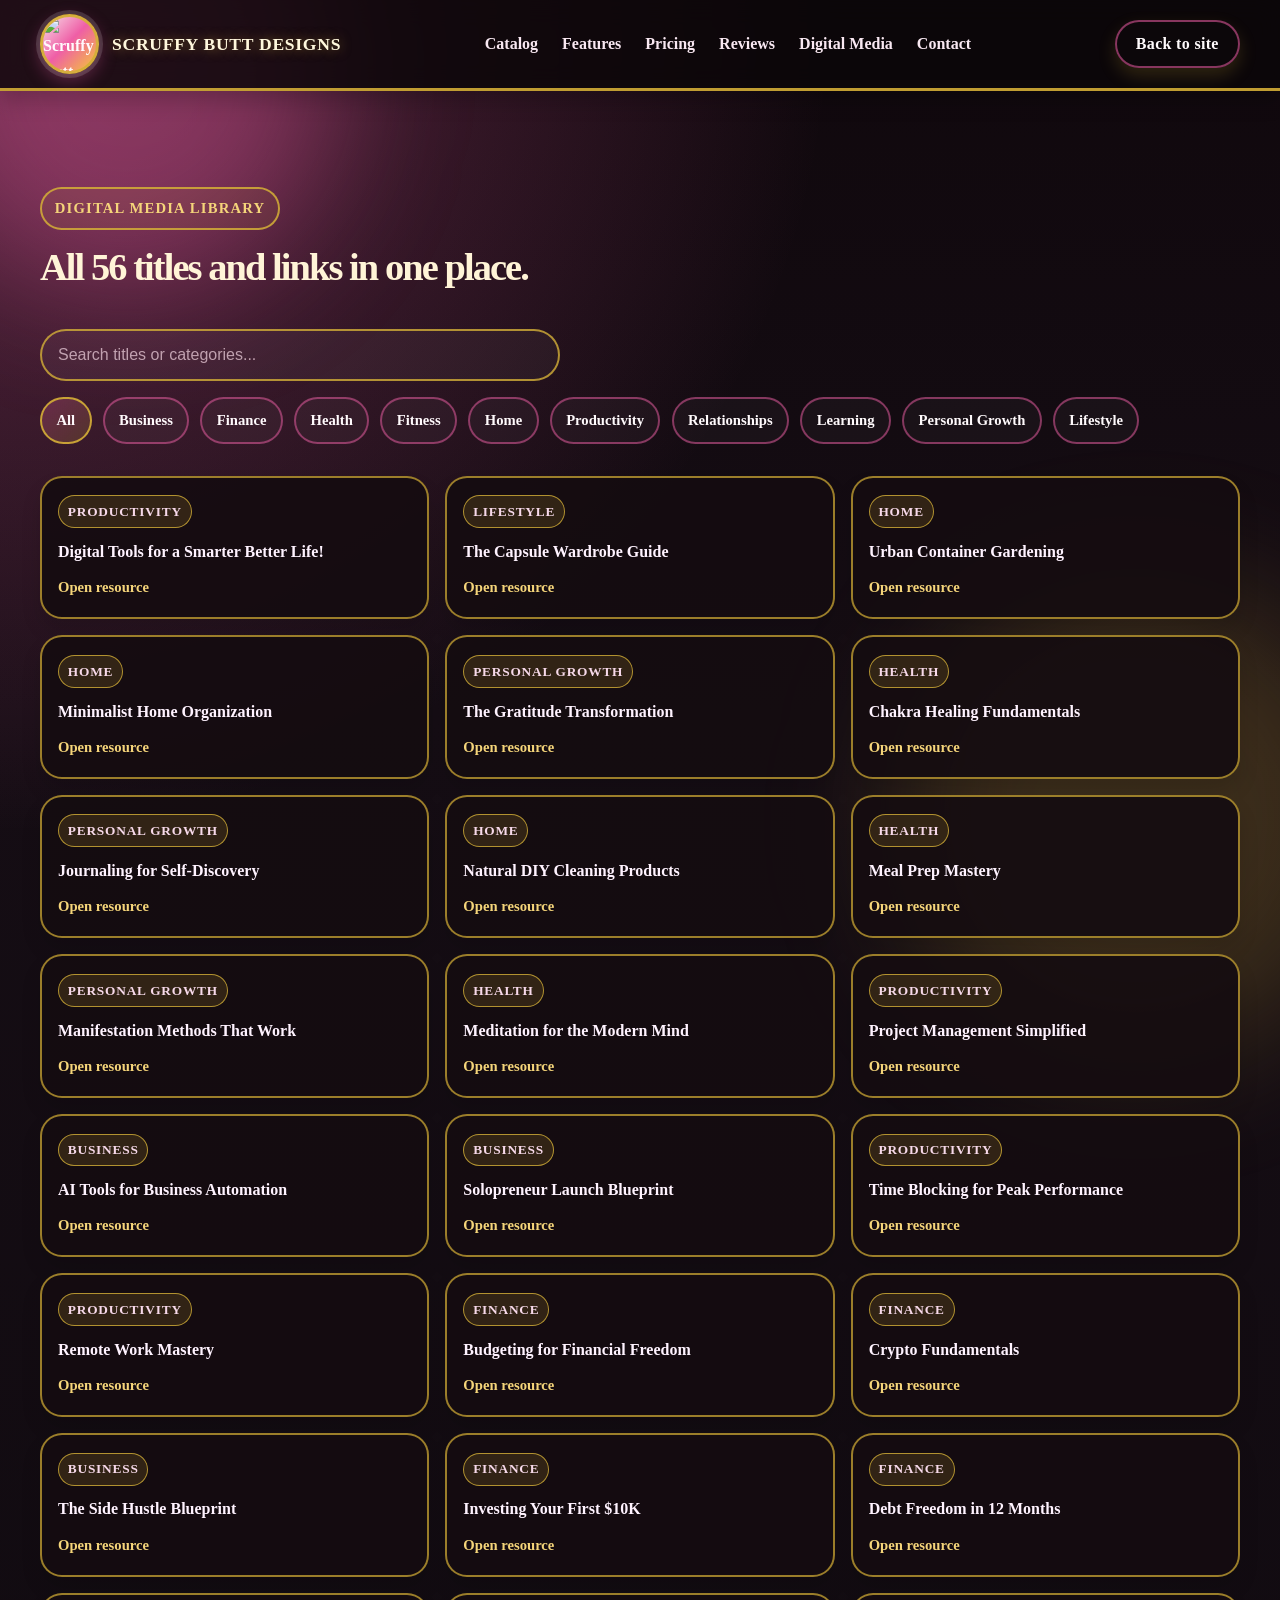
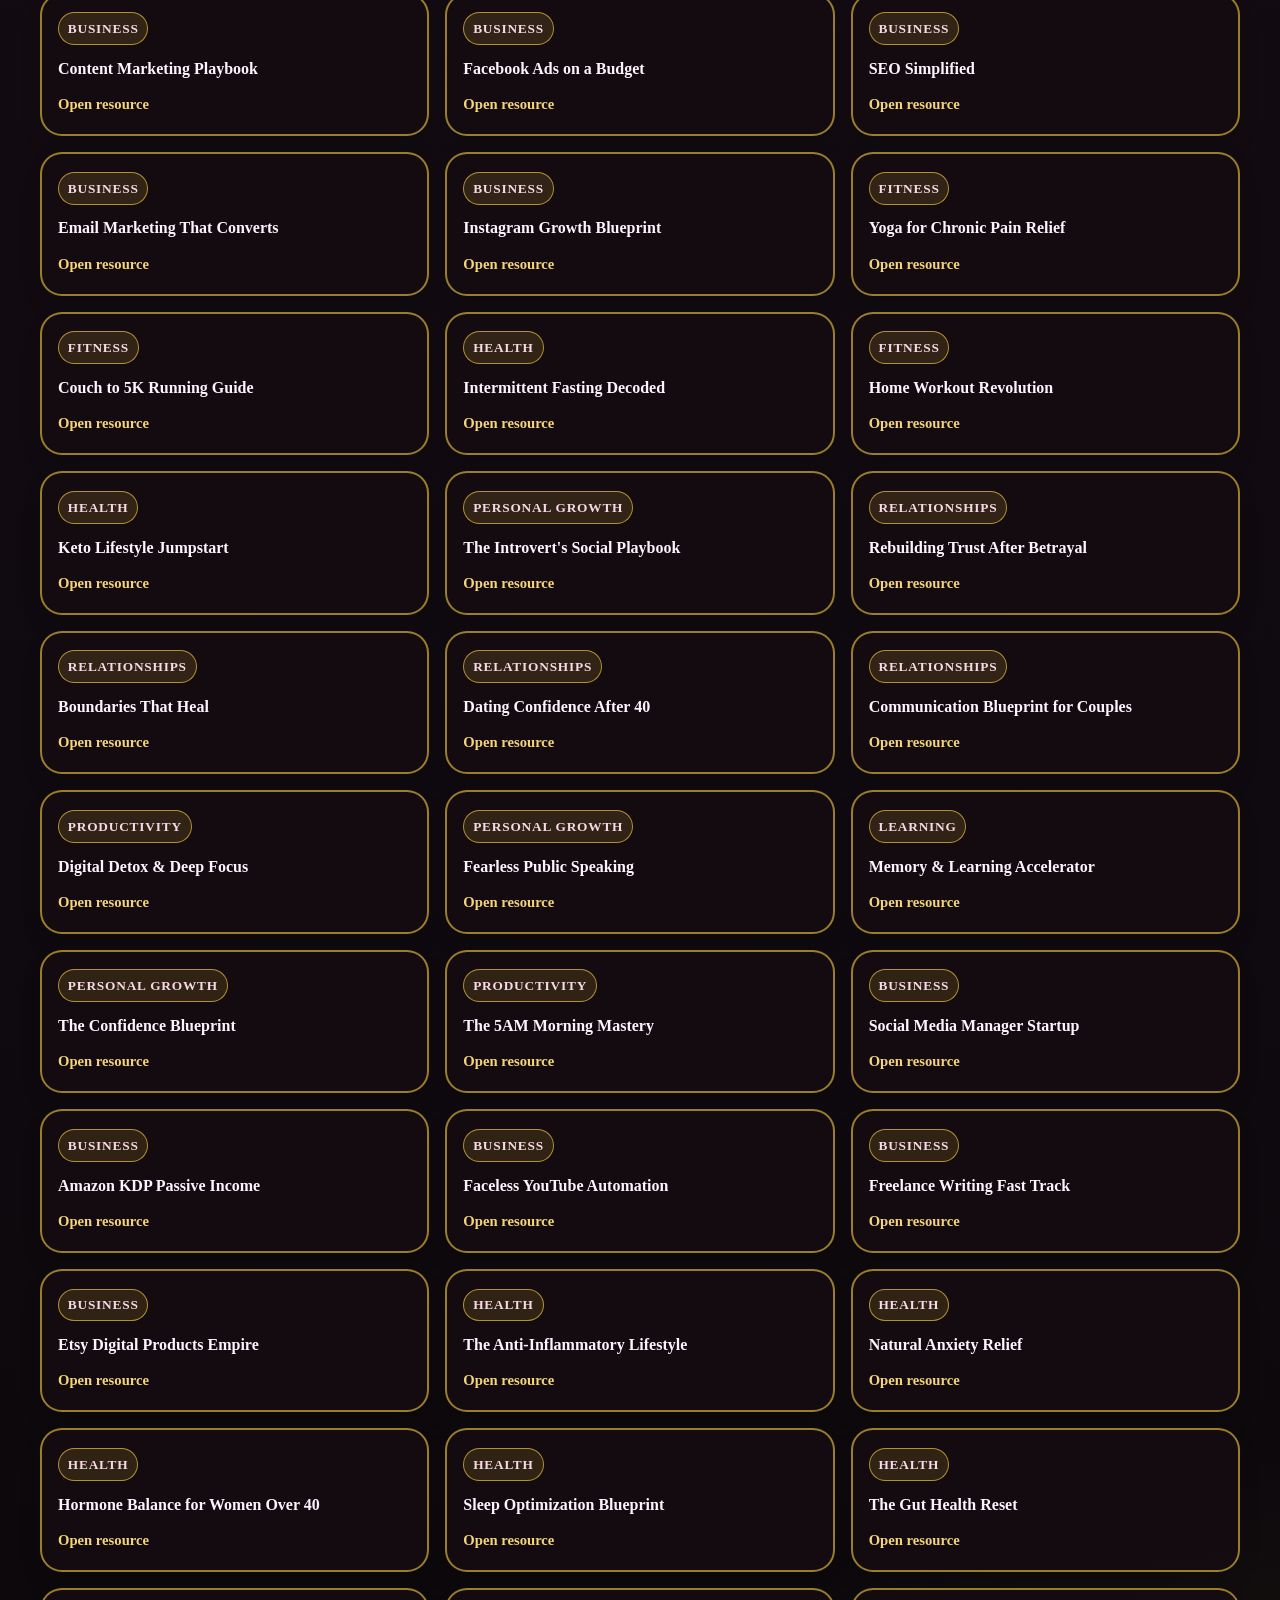
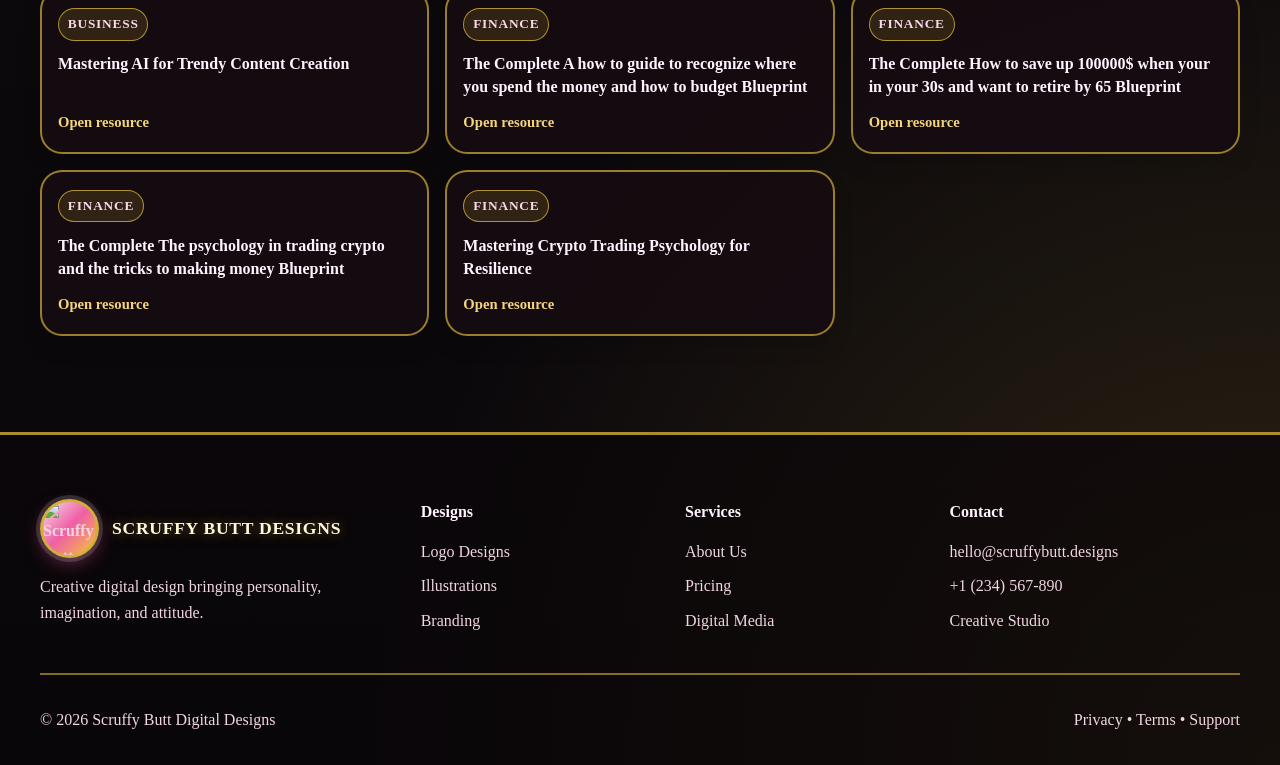
==== digital-media.html @ 5ea078bb "Create the dedicated digital media page with all 56 resource links, search, filter chips, and catego" ====
<!DOCTYPE html>
<html lang="en">
  <head>
    <meta charset="UTF-8" />
    <meta name="viewport" content="width=device-width, initial-scale=1.0" />
    <meta name="description" content="Browse the complete digital media library with all 56 titles and links." />
    <title>Digital Media Library | Scruffy Butt Digital Designs</title>
    <link rel="preconnect" href="https://fonts.googleapis.com" />
    <link rel="preconnect" href="https://fonts.gstatic.com" crossorigin />
    <link href="https://fonts.googleapis.com/css2?family=Inter:wght@400;500;600;700;800;900&display=swap" rel="stylesheet" />
    <link rel="stylesheet" href="styles.css" />
  </head>
  <body>
    <header class="site-header">
      <div class="container nav-wrap">
        <a href="index.html" class="brand" aria-label="Scruffy Butt Digital Designs home">
          <span class="brand-logo">
            <img src="logo.png" alt="Scruffy Butt Digital Designs logo" />
          </span>
          <span class="brand-name">Scruffy Butt Designs</span>
        </a>

        <nav class="main-nav" aria-label="Main navigation">
          <a href="index.html#catalog">Catalog</a>
          <a href="index.html#features">Features</a>
          <a href="index.html#pricing">Pricing</a>
          <a href="index.html#reviews">Reviews</a>
          <a href="digital-media.html">Digital Media</a>
          <a href="index.html#contact">Contact</a>
        </nav>

        <div class="nav-actions">
          <a href="index.html" class="btn btn-ghost">Back to site</a>
        </div>
      </div>
    </header>

    <main>
      <section class="digital-links section-spacing">
        <div class="container">
          <div class="section-heading narrow">
            <span class="eyebrow">Digital Media Library</span>
            <h2>All 56 titles and links in one place.</h2>
          </div>

          <div class="resource-toolbar">
            <div class="resource-search-wrap">
              <input id="resource-search" class="resource-search" type="text" placeholder="Search titles or categories..." aria-label="Search digital media titles" />
            </div>
            <div class="resource-filters" aria-label="Resource categories">
              <button class="filter-chip active" data-category="all">All</button>
              <button class="filter-chip" data-category="business">Business</button>
              <button class="filter-chip" data-category="finance">Finance</button>
              <button class="filter-chip" data-category="health">Health</button>
              <button class="filter-chip" data-category="fitness">Fitness</button>
              <button class="filter-chip" data-category="home">Home</button>
              <button class="filter-chip" data-category="productivity">Productivity</button>
              <button class="filter-chip" data-category="relationships">Relationships</button>
              <button class="filter-chip" data-category="learning">Learning</button>
              <button class="filter-chip" data-category="personal-growth">Personal Growth</button>
              <button class="filter-chip" data-category="lifestyle">Lifestyle</button>
            </div>
          </div>

          <div class="resource-grid">
            <a class="resource-card" href="https://clickcloneprofits.app/s/HDn4PpoR5c" target="_blank" rel="noreferrer" data-category="productivity"><span class="resource-tag">Productivity</span><span class="resource-title">Digital Tools for a Smarter Better Life!</span><span class="resource-link">Open resource</span></a>
            <a class="resource-card" href="https://clickcloneprofits.app/s/kwoEPwsnG8" target="_blank" rel="noreferrer" data-category="lifestyle"><span class="resource-tag">Lifestyle</span><span class="resource-title">The Capsule Wardrobe Guide</span><span class="resource-link">Open resource</span></a>
            <a class="resource-card" href="https://clickcloneprofits.app/s/5WAxPT3qOa" target="_blank" rel="noreferrer" data-category="home"><span class="resource-tag">Home</span><span class="resource-title">Urban Container Gardening</span><span class="resource-link">Open resource</span></a>
            <a class="resource-card" href="https://clickcloneprofits.app/s/9J00LHI2dQ" target="_blank" rel="noreferrer" data-category="home"><span class="resource-tag">Home</span><span class="resource-title">Minimalist Home Organization</span><span class="resource-link">Open resource</span></a>
            <a class="resource-card" href="https://clickcloneprofits.app/s/Xvy5phQWbs" target="_blank" rel="noreferrer" data-category="personal-growth"><span class="resource-tag">Personal Growth</span><span class="resource-title">The Gratitude Transformation</span><span class="resource-link">Open resource</span></a>
            <a class="resource-card" href="https://clickcloneprofits.app/s/UmrJXc4EqR" target="_blank" rel="noreferrer" data-category="health"><span class="resource-tag">Health</span><span class="resource-title">Chakra Healing Fundamentals</span><span class="resource-link">Open resource</span></a>
            <a class="resource-card" href="https://clickcloneprofits.app/s/P5LQxB1wXQ" target="_blank" rel="noreferrer" data-category="personal-growth"><span class="resource-tag">Personal Growth</span><span class="resource-title">Journaling for Self-Discovery</span><span class="resource-link">Open resource</span></a>
            <a class="resource-card" href="https://clickcloneprofits.app/s/rmTESC6Uu_" target="_blank" rel="noreferrer" data-category="home"><span class="resource-tag">Home</span><span class="resource-title">Natural DIY Cleaning Products</span><span class="resource-link">Open resource</span></a>
            <a class="resource-card" href="https://clickcloneprofits.app/s/_Q7l00-qz4" target="_blank" rel="noreferrer" data-category="health"><span class="resource-tag">Health</span><span class="resource-title">Meal Prep Mastery</span><span class="resource-link">Open resource</span></a>
            <a class="resource-card" href="https://clickcloneprofits.app/s/K_nZTJ7U9m" target="_blank" rel="noreferrer" data-category="personal-growth"><span class="resource-tag">Personal Growth</span><span class="resource-title">Manifestation Methods That Work</span><span class="resource-link">Open resource</span></a>
            <a class="resource-card" href="https://clickcloneprofits.app/s/8mfT1hYNG1" target="_blank" rel="noreferrer" data-category="health"><span class="resource-tag">Health</span><span class="resource-title">Meditation for the Modern Mind</span><span class="resource-link">Open resource</span></a>
            <a class="resource-card" href="https://clickcloneprofits.app/s/CI7seHTd1o" target="_blank" rel="noreferrer" data-category="productivity"><span class="resource-tag">Productivity</span><span class="resource-title">Project Management Simplified</span><span class="resource-link">Open resource</span></a>
            <a class="resource-card" href="https://clickcloneprofits.app/s/tFvb-5FCg3" target="_blank" rel="noreferrer" data-category="business"><span class="resource-tag">Business</span><span class="resource-title">AI Tools for Business Automation</span><span class="resource-link">Open resource</span></a>
            <a class="resource-card" href="https://clickcloneprofits.app/s/rznMBgtCWd" target="_blank" rel="noreferrer" data-category="business"><span class="resource-tag">Business</span><span class="resource-title">Solopreneur Launch Blueprint</span><span class="resource-link">Open resource</span></a>
            <a class="resource-card" href="https://clickcloneprofits.app/s/XTOYP1fnwF" target="_blank" rel="noreferrer" data-category="productivity"><span class="resource-tag">Productivity</span><span class="resource-title">Time Blocking for Peak Performance</span><span class="resource-link">Open resource</span></a>
            <a class="resource-card" href="https://clickcloneprofits.app/s/JiXled8v4m" target="_blank" rel="noreferrer" data-category="productivity"><span class="resource-tag">Productivity</span><span class="resource-title">Remote Work Mastery</span><span class="resource-link">Open resource</span></a>
            <a class="resource-card" href="https://clickcloneprofits.app/s/N2B-eCdwrk" target="_blank" rel="noreferrer" data-category="finance"><span class="resource-tag">Finance</span><span class="resource-title">Budgeting for Financial Freedom</span><span class="resource-link">Open resource</span></a>
            <a class="resource-card" href="https://clickcloneprofits.app/s/fNbpSIb8X_" target="_blank" rel="noreferrer" data-category="finance"><span class="resource-tag">Finance</span><span class="resource-title">Crypto Fundamentals</span><span class="resource-link">Open resource</span></a>
            <a class="resource-card" href="https://clickcloneprofits.app/s/I4xPwm7QqQ" target="_blank" rel="noreferrer" data-category="business"><span class="resource-tag">Business</span><span class="resource-title">The Side Hustle Blueprint</span><span class="resource-link">Open resource</span></a>
            <a class="resource-card" href="https://clickcloneprofits.app/s/oC8qMIFh_I" target="_blank" rel="noreferrer" data-category="finance"><span class="resource-tag">Finance</span><span class="resource-title">Investing Your First $10K</span><span class="resource-link">Open resource</span></a>
            <a class="resource-card" href="https://clickcloneprofits.app/s/NW4x1m6zeo" target="_blank" rel="noreferrer" data-category="finance"><span class="resource-tag">Finance</span><span class="resource-title">Debt Freedom in 12 Months</span><span class="resource-link">Open resource</span></a>
            <a class="resource-card" href="https://clickcloneprofits.app/s/R06sbWRr5E" target="_blank" rel="noreferrer" data-category="business"><span class="resource-tag">Business</span><span class="resource-title">Content Marketing Playbook</span><span class="resource-link">Open resource</span></a>
            <a class="resource-card" href="https://clickcloneprofits.app/s/bhWrnAjepj" target="_blank" rel="noreferrer" data-category="business"><span class="resource-tag">Business</span><span class="resource-title">Facebook Ads on a Budget</span><span class="resource-link">Open resource</span></a>
            <a class="resource-card" href="https://clickcloneprofits.app/s/w9Mq7rPQgf" target="_blank" rel="noreferrer" data-category="business"><span class="resource-tag">Business</span><span class="resource-title">SEO Simplified</span><span class="resource-link">Open resource</span></a>
            <a class="resource-card" href="https://clickcloneprofits.app/s/ldRN1Qx-GE" target="_blank" rel="noreferrer" data-category="business"><span class="resource-tag">Business</span><span class="resource-title">Email Marketing That Converts</span><span class="resource-link">Open resource</span></a>
            <a class="resource-card" href="https://clickcloneprofits.app/s/_m4QeJD7wy" target="_blank" rel="noreferrer" data-category="business"><span class="resource-tag">Business</span><span class="resource-title">Instagram Growth Blueprint</span><span class="resource-link">Open resource</span></a>
            <a class="resource-card" href="https://clickcloneprofits.app/s/bW07y2pEN6" target="_blank" rel="noreferrer" data-category="fitness"><span class="resource-tag">Fitness</span><span class="resource-title">Yoga for Chronic Pain Relief</span><span class="resource-link">Open resource</span></a>
            <a class="resource-card" href="https://clickcloneprofits.app/s/Gx5ypS3xyH" target="_blank" rel="noreferrer" data-category="fitness"><span class="resource-tag">Fitness</span><span class="resource-title">Couch to 5K Running Guide</span><span class="resource-link">Open resource</span></a>
            <a class="resource-card" href="https://clickcloneprofits.app/s/uG3w89DJty" target="_blank" rel="noreferrer" data-category="health"><span class="resource-tag">Health</span><span class="resource-title">Intermittent Fasting Decoded</span><span class="resource-link">Open resource</span></a>
            <a class="resource-card" href="https://clickcloneprofits.app/s/LwngraQ6mx" target="_blank" rel="noreferrer" data-category="fitness"><span class="resource-tag">Fitness</span><span class="resource-title">Home Workout Revolution</span><span class="resource-link">Open resource</span></a>
            <a class="resource-card" href="https://clickcloneprofits.app/s/OwwPDOntWf" target="_blank" rel="noreferrer" data-category="health"><span class="resource-tag">Health</span><span class="resource-title">Keto Lifestyle Jumpstart</span><span class="resource-link">Open resource</span></a>
            <a class="resource-card" href="https://clickcloneprofits.app/s/AbNRLYl6t7" target="_blank" rel="noreferrer" data-category="personal-growth"><span class="resource-tag">Personal Growth</span><span class="resource-title">The Introvert's Social Playbook</span><span class="resource-link">Open resource</span></a>
            <a class="resource-card" href="https://clickcloneprofits.app/s/v8xn8K-JgO" target="_blank" rel="noreferrer" data-category="relationships"><span class="resource-tag">Relationships</span><span class="resource-title">Rebuilding Trust After Betrayal</span><span class="resource-link">Open resource</span></a>
            <a class="resource-card" href="https://clickcloneprofits.app/s/EsGxE3tGO9" target="_blank" rel="noreferrer" data-category="relationships"><span class="resource-tag">Relationships</span><span class="resource-title">Boundaries That Heal</span><span class="resource-link">Open resource</span></a>
            <a class="resource-card" href="https://clickcloneprofits.app/s/VkCCFjUN_Q" target="_blank" rel="noreferrer" data-category="relationships"><span class="resource-tag">Relationships</span><span class="resource-title">Dating Confidence After 40</span><span class="resource-link">Open resource</span></a>
            <a class="resource-card" href="https://clickcloneprofits.app/s/Kzv1Rbebhb" target="_blank" rel="noreferrer" data-category="relationships"><span class="resource-tag">Relationships</span><span class="resource-title">Communication Blueprint for Couples</span><span class="resource-link">Open resource</span></a>
            <a class="resource-card" href="https://clickcloneprofits.app/s/9sfCNSnxaB" target="_blank" rel="noreferrer" data-category="productivity"><span class="resource-tag">Productivity</span><span class="resource-title">Digital Detox &amp; Deep Focus</span><span class="resource-link">Open resource</span></a>
            <a class="resource-card" href="https://clickcloneprofits.app/s/Q49qnzNfeC" target="_blank" rel="noreferrer" data-category="personal-growth"><span class="resource-tag">Personal Growth</span><span class="resource-title">Fearless Public Speaking</span><span class="resource-link">Open resource</span></a>
            <a class="resource-card" href="https://clickcloneprofits.app/s/GZ0lUCEW2d" target="_blank" rel="noreferrer" data-category="learning"><span class="resource-tag">Learning</span><span class="resource-title">Memory &amp; Learning Accelerator</span><span class="resource-link">Open resource</span></a>
            <a class="resource-card" href="https://clickcloneprofits.app/s/mT2Qgmy0nL" target="_blank" rel="noreferrer" data-category="personal-growth"><span class="resource-tag">Personal Growth</span><span class="resource-title">The Confidence Blueprint</span><span class="resource-link">Open resource</span></a>
            <a class="resource-card" href="https://clickcloneprofits.app/s/VbAsI3ji88" target="_blank" rel="noreferrer" data-category="productivity"><span class="resource-tag">Productivity</span><span class="resource-title">The 5AM Morning Mastery</span><span class="resource-link">Open resource</span></a>
            <a class="resource-card" href="https://clickcloneprofits.app/s/4rUt3vdXoZ" target="_blank" rel="noreferrer" data-category="business"><span class="resource-tag">Business</span><span class="resource-title">Social Media Manager Startup</span><span class="resource-link">Open resource</span></a>
            <a class="resource-card" href="https://clickcloneprofits.app/s/PfiD0048Z2" target="_blank" rel="noreferrer" data-category="business"><span class="resource-tag">Business</span><span class="resource-title">Amazon KDP Passive Income</span><span class="resource-link">Open resource</span></a>
            <a class="resource-card" href="https://clickcloneprofits.app/s/RxN4zH2gf9" target="_blank" rel="noreferrer" data-category="business"><span class="resource-tag">Business</span><span class="resource-title">Faceless YouTube Automation</span><span class="resource-link">Open resource</span></a>
            <a class="resource-card" href="https://clickcloneprofits.app/s/aFmCJcAGlb" target="_blank" rel="noreferrer" data-category="business"><span class="resource-tag">Business</span><span class="resource-title">Freelance Writing Fast Track</span><span class="resource-link">Open resource</span></a>
            <a class="resource-card" href="https://clickcloneprofits.app/s/2xZUdT0yVK" target="_blank" rel="noreferrer" data-category="business"><span class="resource-tag">Business</span><span class="resource-title">Etsy Digital Products Empire</span><span class="resource-link">Open resource</span></a>
            <a class="resource-card" href="https://clickcloneprofits.app/s/cFME75Iuvh" target="_blank" rel="noreferrer" data-category="health"><span class="resource-tag">Health</span><span class="resource-title">The Anti-Inflammatory Lifestyle</span><span class="resource-link">Open resource</span></a>
            <a class="resource-card" href="https://clickcloneprofits.app/s/6hMxLzGMGz" target="_blank" rel="noreferrer" data-category="health"><span class="resource-tag">Health</span><span class="resource-title">Natural Anxiety Relief</span><span class="resource-link">Open resource</span></a>
            <a class="resource-card" href="https://clickcloneprofits.app/s/geHobHkq_2" target="_blank" rel="noreferrer" data-category="health"><span class="resource-tag">Health</span><span class="resource-title">Hormone Balance for Women Over 40</span><span class="resource-link">Open resource</span></a>
            <a class="resource-card" href="https://clickcloneprofits.app/s/i4QFQ7JJlT" target="_blank" rel="noreferrer" data-category="health"><span class="resource-tag">Health</span><span class="resource-title">Sleep Optimization Blueprint</span><span class="resource-link">Open resource</span></a>
            <a class="resource-card" href="https://clickcloneprofits.app/s/DDQnAf4hA5" target="_blank" rel="noreferrer" data-category="health"><span class="resource-tag">Health</span><span class="resource-title">The Gut Health Reset</span><span class="resource-link">Open resource</span></a>
            <a class="resource-card" href="https://clickcloneprofits.app/s/yG1GyrHN1g" target="_blank" rel="noreferrer" data-category="business"><span class="resource-tag">Business</span><span class="resource-title">Mastering AI for Trendy Content Creation</span><span class="resource-link">Open resource</span></a>
            <a class="resource-card" href="https://clickcloneprofits.app/s/JAlUnab-SO" target="_blank" rel="noreferrer" data-category="finance"><span class="resource-tag">Finance</span><span class="resource-title">The Complete A how to guide to recognize where you spend the money and how to budget Blueprint</span><span class="resource-link">Open resource</span></a>
            <a class="resource-card" href="https://clickcloneprofits.app/s/S3yD9rWl7A" target="_blank" rel="noreferrer" data-category="finance"><span class="resource-tag">Finance</span><span class="resource-title">The Complete How to save up 100000$ when your in your 30s and want to retire by 65 Blueprint</span><span class="resource-link">Open resource</span></a>
            <a class="resource-card" href="https://clickcloneprofits.app/s/Jybxt2C0tp" target="_blank" rel="noreferrer" data-category="finance"><span class="resource-tag">Finance</span><span class="resource-title">The Complete The psychology in trading crypto and the tricks to making money Blueprint</span><span class="resource-link">Open resource</span></a>
            <a class="resource-card" href="https://clickcloneprofits.app/s/Hkq8IznYDK" target="_blank" rel="noreferrer" data-category="finance"><span class="resource-tag">Finance</span><span class="resource-title">Mastering Crypto Trading Psychology for Resilience</span><span class="resource-link">Open resource</span></a>
          </div>
        </div>
      </section>
    </main>

    <footer id="contact" class="site-footer">
      <div class="container footer-grid">
        <div>
          <a href="index.html" class="brand" aria-label="Scruffy Butt Digital Designs home">
            <span class="brand-logo brand-logo-small">
              <img src="logo.png" alt="Scruffy Butt Digital Designs logo" />
            </span>
            <span class="brand-name">Scruffy Butt Designs</span>
          </a>
          <p>Creative digital design bringing personality, imagination, and attitude.</p>
        </div>

        <div>
          <h4>Designs</h4>
          <ul>
            <li><a href="index.html#catalog">Logo Designs</a></li>
            <li><a href="index.html#catalog">Illustrations</a></li>
            <li><a href="index.html#catalog">Branding</a></li>
          </ul>
        </div>

        <div>
          <h4>Services</h4>
          <ul>
            <li><a href="index.html#features">About Us</a></li>
            <li><a href="index.html#pricing">Pricing</a></li>
            <li><a href="digital-media.html">Digital Media</a></li>
          </ul>
        </div>

        <div>
          <h4>Contact</h4>
          <ul>
            <li><a href="mailto:hello@scruffybutt.designs">hello@scruffybutt.designs</a></li>
            <li><a href="tel:+1234567890">+1 (234) 567-890</a></li>
            <li>Creative Studio</li>
          </ul>
        </div>
      </div>

      <div class="container footer-bottom">
        <span>© 2026 Scruffy Butt Digital Designs</span>
        <span>Privacy • Terms • Support</span>
      </div>
    </footer>

    <script src="script.js"></script>
  </body>
</html>
---- styles.css ----
:root {
  --bg: #12070d;
  --bg-2: #1d1018;
  --soft-pink: #f7d7e7;
  --pink: #f59dc6;
  --pink-strong: #ef5ea6;
  --gold: #d4af37;
  --gold-soft: #f5d57a;
  --black: #0b0709;
  --text: #fffafc;
  --muted: #f3d5e3;
  --line: rgba(212, 175, 55, 0.5);
  --panel: rgba(22, 12, 18, 0.82);
  --panel-2: rgba(44, 24, 33, 0.9);
  --shadow: 0 18px 48px rgba(0, 0, 0, 0.45);
}

* { box-sizing: border-box; }

html { scroll-behavior: smooth; }

body {
  margin: 0;
  font-family: "Comic Sans MS", "Comic Sans", cursive;
  font-size: 12pt;
  color: var(--text);
  line-height: 1.6;
  background:
    radial-gradient(circle at top left, rgba(239, 94, 166, 0.36), transparent 20%),
    radial-gradient(circle at bottom right, rgba(212, 175, 55, 0.18), transparent 22%),
    linear-gradient(180deg, #10080d 0%, #150d14 18%, #09070a 100%);
  position: relative;
}

body::before,
body::after {
  content: "";
  position: fixed;
  pointer-events: none;
  z-index: 0;
  border-radius: 50%;
  filter: blur(65px);
}

body::before {
  width: 26rem;
  height: 26rem;
  top: -8rem;
  left: -5rem;
  background: rgba(239, 94, 166, 0.35);
}

body::after {
  width: 30rem;
  height: 30rem;
  right: -6rem;
  bottom: -10rem;
  background: rgba(212, 175, 55, 0.2);
}

header, main, footer {
  position: relative;
  z-index: 1;
}

a { color: inherit; text-decoration: none; }
button { font: inherit; border: 0; cursor: pointer; }
img { max-width: 100%; display: block; }

.container {
  width: min(1200px, calc(100% - 2rem));
  margin: 0 auto;
}

.site-header {
  position: sticky;
  top: 0;
  z-index: 30;
  backdrop-filter: blur(12px);
  background: rgba(11, 7, 9, 0.84);
  border-bottom: 3px solid rgba(212, 175, 55, 0.9);
  box-shadow: 0 10px 20px rgba(0, 0, 0, 0.2);
}

.nav-wrap {
  display: flex;
  align-items: center;
  justify-content: space-between;
  min-height: 88px;
  gap: 1.5rem;
}

.brand {
  display: inline-flex;
  align-items: center;
  gap: 0.8rem;
  font-weight: 900;
  color: var(--text);
}

.brand-name {
  font-size: 1.1rem;
  letter-spacing: 0.04em;
  text-transform: uppercase;
  color: #fff8dd;
  text-shadow: 0 0 12px rgba(212, 175, 55, 0.5);
}

.brand-logo {
  width: 3.7rem;
  height: 3.7rem;
  min-width: 3.7rem;
  display: grid;
  place-items: center;
  overflow: hidden;
  border-radius: 50%;
  border: 3px solid rgba(212, 175, 55, 0.95);
  background: linear-gradient(135deg, #f7dfe9, #ef5ea6 48%, #f4c837 100%);
  box-shadow: 0 0 0 4px rgba(255, 255, 255, 0.14), 0 6px 18px rgba(239, 94, 166, 0.35);
}

.brand-logo img {
  width: 100%;
  height: 100%;
  object-fit: cover;
}

.main-nav {
  display: flex;
  align-items: center;
  gap: 1.5rem;
  font-size: 12pt;
  font-weight: 700;
  color: #f9e8f2;
}

.main-nav a {
  color: #f9e8f2;
  transition: opacity 0.2s ease, text-shadow 0.2s ease;
}

.main-nav a:hover,
.main-nav a:focus-visible {
  opacity: 1;
  text-shadow: 0 0 12px rgba(239, 94, 166, 0.8);
}

.nav-actions {
  display: flex;
  align-items: center;
  gap: 0.9rem;
}

.btn {
  display: inline-flex;
  align-items: center;
  justify-content: center;
  border-radius: 999px;
  min-height: 48px;
  padding: 0 1.2rem;
  font-size: 12pt;
  font-weight: 800;
  letter-spacing: 0.02em;
  transition: transform 0.2s ease, box-shadow 0.2s ease;
  border: 2px solid rgba(212, 175, 55, 0.85);
  box-shadow: 0 8px 18px rgba(212, 175, 55, 0.18);
}

.btn:hover,
.btn:focus-visible { transform: translateY(-2px); }

.btn-primary {
  background: linear-gradient(135deg, var(--gold-soft), var(--gold));
  color: #1a0d12;
}

.btn-secondary {
  background: rgba(255, 255, 255, 0.04);
  color: var(--text);
  border-color: rgba(239, 94, 166, 0.7);
}

.btn-ghost {
  background: rgba(15, 10, 13, 0.5);
  color: var(--text);
  border-color: rgba(239, 94, 166, 0.55);
}

.btn-light {
  background: linear-gradient(135deg, var(--gold-soft), var(--gold));
  color: var(--black);
}

.large { min-height: 54px; padding: 0 1.4rem; }
.btn-small { min-height: 38px; padding: 0 0.9rem; font-size: 11pt; }
.full { width: 100%; min-height: 48px; }

.slogan-banner {
  background: linear-gradient(180deg, rgba(12, 8, 10, 1), rgba(34, 16, 23, 1));
  border-top: 3px solid rgba(212, 175, 55, 0.9);
  border-bottom: 3px solid rgba(239, 94, 166, 0.9);
  box-shadow: inset 0 0 24px rgba(239, 94, 166, 0.12), 0 10px 30px rgba(0, 0, 0, 0.2);
}

.slogan-text {
  margin: 0;
  padding: 1.2rem 0;
  text-align: center;
  font-size: clamp(1.8rem, 4vw, 4rem);
  font-weight: 900;
  letter-spacing: 0.06em;
  text-transform: uppercase;
  color: var(--gold-soft);
  text-shadow: 0 0 18px rgba(212, 175, 55, 0.65), 2px 2px 0 rgba(0,0,0,0.4);
}

.hero {
  padding: 5rem 0 2.5rem;
}

.hero-grid {
  display: grid;
  grid-template-columns: 1.08fr 0.92fr;
  align-items: center;
  gap: 3rem;
}

.eyebrow {
  display: inline-block;
  padding: 0.5rem 0.8rem;
  margin-bottom: 1rem;
  border-radius: 999px;
  border: 2px solid rgba(212, 175, 55, 0.85);
  background: rgba(212, 175, 55, 0.08);
  color: var(--gold-soft);
  font-size: 11pt;
  letter-spacing: 0.08em;
  text-transform: uppercase;
  font-weight: 700;
}

.eyebrow.light {
  background: rgba(239, 94, 166, 0.12);
  border-color: rgba(239, 94, 166, 0.9);
  color: #ffd8eb;
}

.hero-copy h1 {
  margin: 0;
  font-size: clamp(3rem, 5vw, 5.3rem);
  line-height: 0.95;
  letter-spacing: -0.06em;
  color: #fff8dd;
  text-shadow: 0 0 18px rgba(212, 175, 55, 0.3);
}

.hero-copy p {
  max-width: 640px;
  margin-top: 1.2rem;
  color: var(--muted);
  font-size: 12pt;
}

.hero-actions {
  display: flex;
  flex-wrap: wrap;
  gap: 1rem;
  margin-top: 2rem;
}

.trust-list {
  list-style: none;
  padding: 0;
  margin: 2rem 0 0;
  display: flex;
  flex-wrap: wrap;
  gap: 1rem;
  color: var(--muted);
  font-size: 12pt;
}

.trust-list li {
  position: relative;
  padding-left: 1rem;
}

.trust-list li::before {
  content: "";
  position: absolute;
  left: 0;
  top: 0.7em;
  width: 0.42rem;
  height: 0.42rem;
  border-radius: 50%;
  background: linear-gradient(135deg, var(--pink), var(--gold));
}

.hero-visual {
  position: relative;
  min-height: 520px;
  display: grid;
  place-items: center;
}

.dashboard-card {
  width: min(100%, 500px);
  background: linear-gradient(180deg, rgba(31, 18, 25, 0.9), rgba(26, 18, 24, 0.9));
  border: 3px solid rgba(212, 175, 55, 0.9);
  border-radius: 28px;
  box-shadow: var(--shadow), inset 0 0 30px rgba(239, 94, 166, 0.08);
}

.main-card {
  padding: 1rem 1rem 1.1rem;
}

.card-header {
  display: flex;
  gap: 0.5rem;
  align-items: center;
  padding: 0.35rem 0 1rem;
}

.dot {
  display: inline-block;
  width: 0.72rem;
  height: 0.72rem;
  border-radius: 50%;
}

.dot-red { background: #ef5ea6; }
.dot-yellow { background: #f5d57a; }
.dot-green { background: #d4af37; }

.stat-row {
  display: flex;
  align-items: end;
  justify-content: space-between;
  gap: 1rem;
  padding: 1rem 0.5rem 1.2rem;
}

.stat-row p {
  margin: 0 0 0.3rem;
  color: #f7d9ea;
  font-size: 11pt;
}

.stat-row strong {
  font-size: clamp(1.8rem, 3vw, 2.7rem);
  letter-spacing: -0.06em;
  color: #fff8dd;
}

.trend {
  font-size: 11pt;
  font-weight: 700;
  border-radius: 999px;
  padding: 0.42rem 0.7rem;
}

.trend.up {
  background: rgba(212, 175, 55, 0.12);
  color: #f5d57a;
}

.mini-grid {
  display: grid;
  grid-template-columns: repeat(2, minmax(0, 1fr));
  gap: 0.9rem;
}

.mini-card {
  border: 2px solid rgba(239, 94, 166, 0.6);
  border-radius: 20px;
  padding: 1rem 1rem 0.9rem;
  background: rgba(255, 255, 255, 0.04);
}

.mini-card.accent {
  background: linear-gradient(135deg, rgba(239, 94, 166, 0.22), rgba(212, 175, 55, 0.15));
}

.mini-card.wide { grid-column: 1 / -1; }

.mini-card span {
  display: block;
  color: #f3d5e3;
  font-size: 11pt;
  margin-bottom: 0.5rem;
}

.mini-card strong {
  font-size: 1.04rem;
  color: #fff3ff;
}

.floating-badge {
  position: absolute;
  display: inline-flex;
  flex-direction: column;
  gap: 0.18rem;
  padding: 0.7rem 0.9rem;
  border-radius: 16px;
  border: 2px solid rgba(212, 175, 55, 0.9);
  background: linear-gradient(135deg, #f4d3e6, #ef5ea6 48%, #d4af37 100%);
  color: #1e0d12;
  box-shadow: var(--shadow);
}

.floating-badge span {
  font-size: 10pt;
  text-transform: uppercase;
  letter-spacing: 0.06em;
  font-weight: 700;
}

.floating-badge strong {
  font-size: 1.05rem;
}

.badge-one { left: 8%; bottom: 14%; }
.badge-two { right: -0.5rem; top: 12%; }

.partners {
  border-top: 2px solid rgba(212, 175, 55, 0.8);
  border-bottom: 2px solid rgba(239, 94, 166, 0.7);
  background: rgba(212, 175, 55, 0.04);
}

.partner-row {
  display: grid;
  grid-template-columns: repeat(5, minmax(0, 1fr));
  gap: 1rem;
  align-items: center;
  justify-items: center;
  padding: 1.2rem 0;
  color: #f4d5e8;
  font-weight: 700;
  letter-spacing: 0.08em;
  text-transform: uppercase;
  font-size: 11pt;
}

.section-spacing { padding: 6rem 0; }

.section-heading {
  margin-bottom: 2.5rem;
}

.section-heading.narrow { max-width: 640px; }

.section-heading h2 {
  margin: 0;
  font-size: clamp(2rem, 3vw, 3rem);
  line-height: 1.1;
  letter-spacing: -0.05em;
  color: #fff4d7;
}

.filter-bar {
  display: flex;
  flex-wrap: wrap;
  gap: 0.8rem;
  margin-bottom: 2rem;
}

.filter-btn {
  padding: 0.75rem 1rem;
  border-radius: 999px;
  background: rgba(255, 255, 255, 0.04);
  border: 2px solid rgba(212, 175, 55, 0.8);
  color: var(--text);
  font-weight: 700;
  font-size: 12pt;
}

.filter-btn.active {
  background: linear-gradient(135deg, var(--gold-soft), var(--gold));
  color: var(--black);
  border-color: var(--gold);
}

.product-grid {
  display: grid;
  grid-template-columns: repeat(3, minmax(0, 1fr));
  gap: 1.5rem;
}

.product-card {
  background: rgba(27, 17, 22, 0.9);
  border: 2px solid rgba(212, 175, 55, 0.8);
  border-radius: 26px;
  overflow: hidden;
  transition: transform 0.2s ease, border-color 0.2s ease, box-shadow 0.2s ease;
  cursor: pointer;
  box-shadow: 0 12px 24px rgba(0,0,0,0.18);
}

.product-card:hover {
  transform: translateY(-4px);
  border-color: rgba(239, 94, 166, 0.9);
  box-shadow: 0 18px 36px rgba(239, 94, 166, 0.12);
}

.product-thumb {
  height: 212px;
  background-size: cover;
  background-position: center;
}

.thumb-one { background: linear-gradient(135deg, #f5d57a, #ef5ea6 60%, #c16c8a); }
.thumb-two { background: linear-gradient(135deg, #f7d7e7, #ef5ea6 50%, #d4af37); }
.thumb-three { background: linear-gradient(135deg, #1e0d12, #634c60 50%, #d4af37); }
.thumb-four { background: linear-gradient(135deg, #d4af37, #ef5ea6 55%, #0b0709); }
.thumb-five { background: linear-gradient(135deg, #f0d3e4, #ef5ea6 48%, #ffd98d); }
.thumb-six { background: linear-gradient(135deg, #0b0709, #ef5ea6 48%, #d4af37); }

.product-body {
  padding: 1.2rem;
}

.meta-row {
  display: flex;
  justify-content: space-between;
  gap: 0.8rem;
  align-items: center;
  margin-bottom: 0.8rem;
}

.tag {
  display: inline-flex;
  padding: 0.35rem 0.6rem;
  border-radius: 999px;
  background: rgba(212, 175, 55, 0.12);
  border: 1px solid rgba(212, 175, 55, 0.7);
  color: #fbdc7a;
  font-size: 11pt;
  font-weight: 700;
}

.rating {
  color: #f5d57a;
  font-size: 11pt;
  font-weight: 700;
}

.product-body h3 {
  margin: 0;
  font-size: 14pt;
  letter-spacing: -0.04em;
  color: #fff3ff;
}

.product-body p {
  color: #f3d5e3;
  margin: 0.8rem 0 1.2rem;
  min-height: 72px;
  font-size: 12pt;
}

.product-footer {
  display: flex;
  align-items: center;
  justify-content: space-between;
  gap: 1rem;
}

.product-footer strong {
  font-size: 1.5rem;
  color: #fff3ff;
}

.resource-toolbar {
  display: grid;
  gap: 1rem;
  margin-bottom: 2rem;
}

.resource-search-wrap {
  display: flex;
  justify-content: flex-start;
}

.resource-search {
  width: min(100%, 520px);
  border: 2px solid rgba(212, 175, 55, 0.8);
  background: rgba(255, 255, 255, 0.04);
  padding: 0.95rem 1rem;
  border-radius: 999px;
  color: var(--text);
  font-size: 12pt;
}

.resource-search::placeholder {
  color: rgba(243, 213, 227, 0.7);
}

.resource-filters {
  display: flex;
  flex-wrap: wrap;
  gap: 0.7rem;
}

.filter-chip {
  padding: 0.6rem 0.9rem;
  border-radius: 999px;
  background: rgba(255,255,255,0.03);
  border: 2px solid rgba(239, 94, 166, 0.5);
  color: var(--text);
  font-weight: 700;
  font-size: 11pt;
  transition: all 0.2s ease;
}

.filter-chip.active,
.filter-chip:hover,
.filter-chip:focus-visible {
  background: linear-gradient(135deg, rgba(239, 94, 166, 0.25), rgba(212, 175, 55, 0.18));
  border-color: rgba(212, 175, 55, 0.9);
}

.resource-grid {
  display: grid;
  grid-template-columns: repeat(3, minmax(0, 1fr));
  gap: 1rem;
}

.resource-card {
  display: flex;
  flex-direction: column;
  gap: 0.8rem;
  padding: 1.1rem 1rem;
  border-radius: 22px;
  border: 2px solid rgba(212, 175, 55, 0.7);
  background: rgba(21, 13, 17, 0.92);
  box-shadow: 0 12px 20px rgba(0,0,0,0.12);
  transition: transform 0.2s ease, border-color 0.2s ease;
}

.resource-card:hover {
  transform: translateY(-3px);
  border-color: rgba(239, 94, 166, 0.9);
}

.resource-card.hidden {
  display: none !important;
}

.resource-tag {
  display: inline-flex;
  align-self: flex-start;
  padding: 0.3rem 0.55rem;
  border-radius: 999px;
  background: rgba(212, 175, 55, 0.15);
  border: 1px solid rgba(212, 175, 55, 0.8);
  color: #f7d9ea;
  font-size: 10pt;
  font-weight: 700;
  letter-spacing: 0.06em;
  text-transform: uppercase;
}

.resource-title {
  color: #fff3ff;
  font-size: 1rem;
  font-weight: 700;
  line-height: 1.4;
}

.resource-link {
  margin-top: auto;
  color: #f5d57a;
  font-size: 11pt;
  font-weight: 700;
}

.resource-page-link-wrap {
  margin-top: 2rem;
  display: flex;
  justify-content: center;
}

.features {
  background: rgba(239, 94, 166, 0.04);
  border-top: 2px solid rgba(212, 175, 55, 0.8);
  border-bottom: 2px solid rgba(239, 94, 166, 0.7);
}

.feature-grid {
  display: grid;
  grid-template-columns: repeat(4, minmax(0, 1fr));
  gap: 1rem;
}

.feature-card {
  padding: 1.5rem;
  background: rgba(255,255,255,0.03);
  border: 2px solid rgba(212, 175, 55, 0.7);
  border-radius: 22px;
}

.feature-icon {
  width: 52px;
  height: 52px;
  display: grid;
  place-items: center;
  border-radius: 14px;
  background: linear-gradient(135deg, rgba(239, 94, 166, 0.2), rgba(212, 175, 55, 0.2));
  border: 2px solid rgba(212, 175, 55, 0.8);
  font-size: 1.5rem;
}

.feature-card h3 {
  margin: 1rem 0 0.55rem;
  font-size: 13pt;
  color: #fff5dc;
}

.feature-card p {
  margin: 0;
  color: var(--muted);
  font-size: 12pt;
}

.promo-strip {
  padding: 2.2rem 0;
  background: linear-gradient(135deg, rgba(10, 7, 9, 0.98), rgba(239, 94, 166, 0.18));
  border-top: 3px solid rgba(212, 175, 55, 0.7);
  border-bottom: 3px solid rgba(239, 94, 166, 0.7);
}

.promo-inner {
  display: flex;
  align-items: center;
  justify-content: space-between;
  gap: 1rem;
}

.promo-inner h2 {
  margin: 0;
  font-size: clamp(2rem, 3vw, 3rem);
  letter-spacing: -0.05em;
  color: #f5d57a;
}

.pricing-grid {
  display: grid;
  grid-template-columns: repeat(3, minmax(0, 1fr));
  gap: 1.25rem;
}

.pricing-card {
  padding: 2rem 1.4rem;
  border-radius: 24px;
  border: 2px solid rgba(212, 175, 55, 0.7);
  background: rgba(255,255,255,0.03);
}

.pricing-card.featured-plan {
  background: linear-gradient(135deg, rgba(239, 94, 166, 0.18), rgba(212, 175, 55, 0.12));
  border-color: rgba(239, 94, 166, 0.8);
  transform: translateY(-6px);
}

.plan {
  display: inline-block;
  font-size: 11pt;
  font-weight: 800;
  letter-spacing: 0.08em;
  text-transform: uppercase;
  color: #f7d7e7;
}

.pricing-card h3 {
  margin: 0.8rem 0 1rem;
  font-size: 2.5rem;
  letter-spacing: -0.06em;
  color: #fff8dd;
}

.pricing-card h3 span {
  font-size: 13pt;
  color: var(--muted);
}

.pricing-card ul {
  list-style: none;
  padding: 0;
  margin: 0 0 1.5rem;
  color: var(--muted);
}

.pricing-card li {
  position: relative;
  padding-left: 1.2rem;
  margin-bottom: 0.7rem;
  font-size: 12pt;
}

.pricing-card li::before {
  content: "✓";
  position: absolute;
  left: 0;
  color: var(--gold-soft);
  font-weight: 800;
}

.review-grid {
  display: grid;
  grid-template-columns: repeat(3, minmax(0, 1fr));
  gap: 1rem;
}

.review-card {
  margin: 0;
  padding: 1.5rem;
  border-radius: 24px;
  border: 2px solid rgba(212, 175, 55, 0.7);
  background: rgba(255,255,255,0.03);
  color: var(--text);
  box-shadow: 0 12px 24px rgba(0,0,0,0.1);
}

.review-card footer {
  display: flex;
  flex-direction: column;
  gap: 0.2rem;
  margin-top: 1.4rem;
}

.review-card footer strong {
  color: #fff3ff;
}

.review-card footer span {
  color: var(--muted);
  font-size: 11pt;
}

.site-footer {
  padding: 4rem 0 2rem;
  border-top: 3px solid rgba(212, 175, 55, 0.8);
  background: rgba(11, 7, 9, 0.7);
}

.footer-grid {
  display: grid;
  grid-template-columns: 1.2fr 0.8fr 0.8fr 1fr;
  gap: 2rem;
}

.site-footer p,
.site-footer li,
.site-footer a {
  color: #f3d5e3;
  font-size: 12pt;
}

.site-footer h4 {
  margin: 0 0 0.9rem;
  font-size: 12pt;
  color: #fff3ff;
}

.site-footer ul {
  list-style: none;
  padding: 0;
  margin: 0;
  display: grid;
  gap: 0.55rem;
}

.footer-bottom {
  display: flex;
  justify-content: space-between;
  gap: 1rem;
  padding-top: 2rem;
  margin-top: 2rem;
  border-top: 2px solid rgba(212, 175, 55, 0.6);
  color: var(--muted);
  font-size: 12pt;
}

.hidden { display: none !important; }

.product-detail, .product-description, .related-products {
  position: relative;
}

@media (max-width: 980px) {
  .hero-grid,
  .feature-grid,
  .pricing-grid,
  .review-grid,
  .footer-grid,
  .product-grid,
  .resource-grid {
    grid-template-columns: 1fr 1fr;
  }

  .hero-grid { grid-template-columns: 1fr; }
  .main-nav { display: none; }
  .nav-actions { margin-left: auto; }
}

@media (max-width: 680px) {
  .product-grid,
  .feature-grid,
  .pricing-grid,
  .review-grid,
  .footer-grid,
  .partner-row,
  .resource-grid {
    grid-template-columns: 1fr;
  }

  .promo-inner,
  .nav-wrap,
  .footer-bottom {
    flex-direction: column;
    align-items: flex-start;
  }

  .site-header { position: static; }
  .nav-actions { width: 100%; justify-content: flex-end; }
  .brand-name { font-size: 0.95rem; }
  .brand-logo { width: 3rem; height: 3rem; }
  .resource-search { width: 100%; }
}
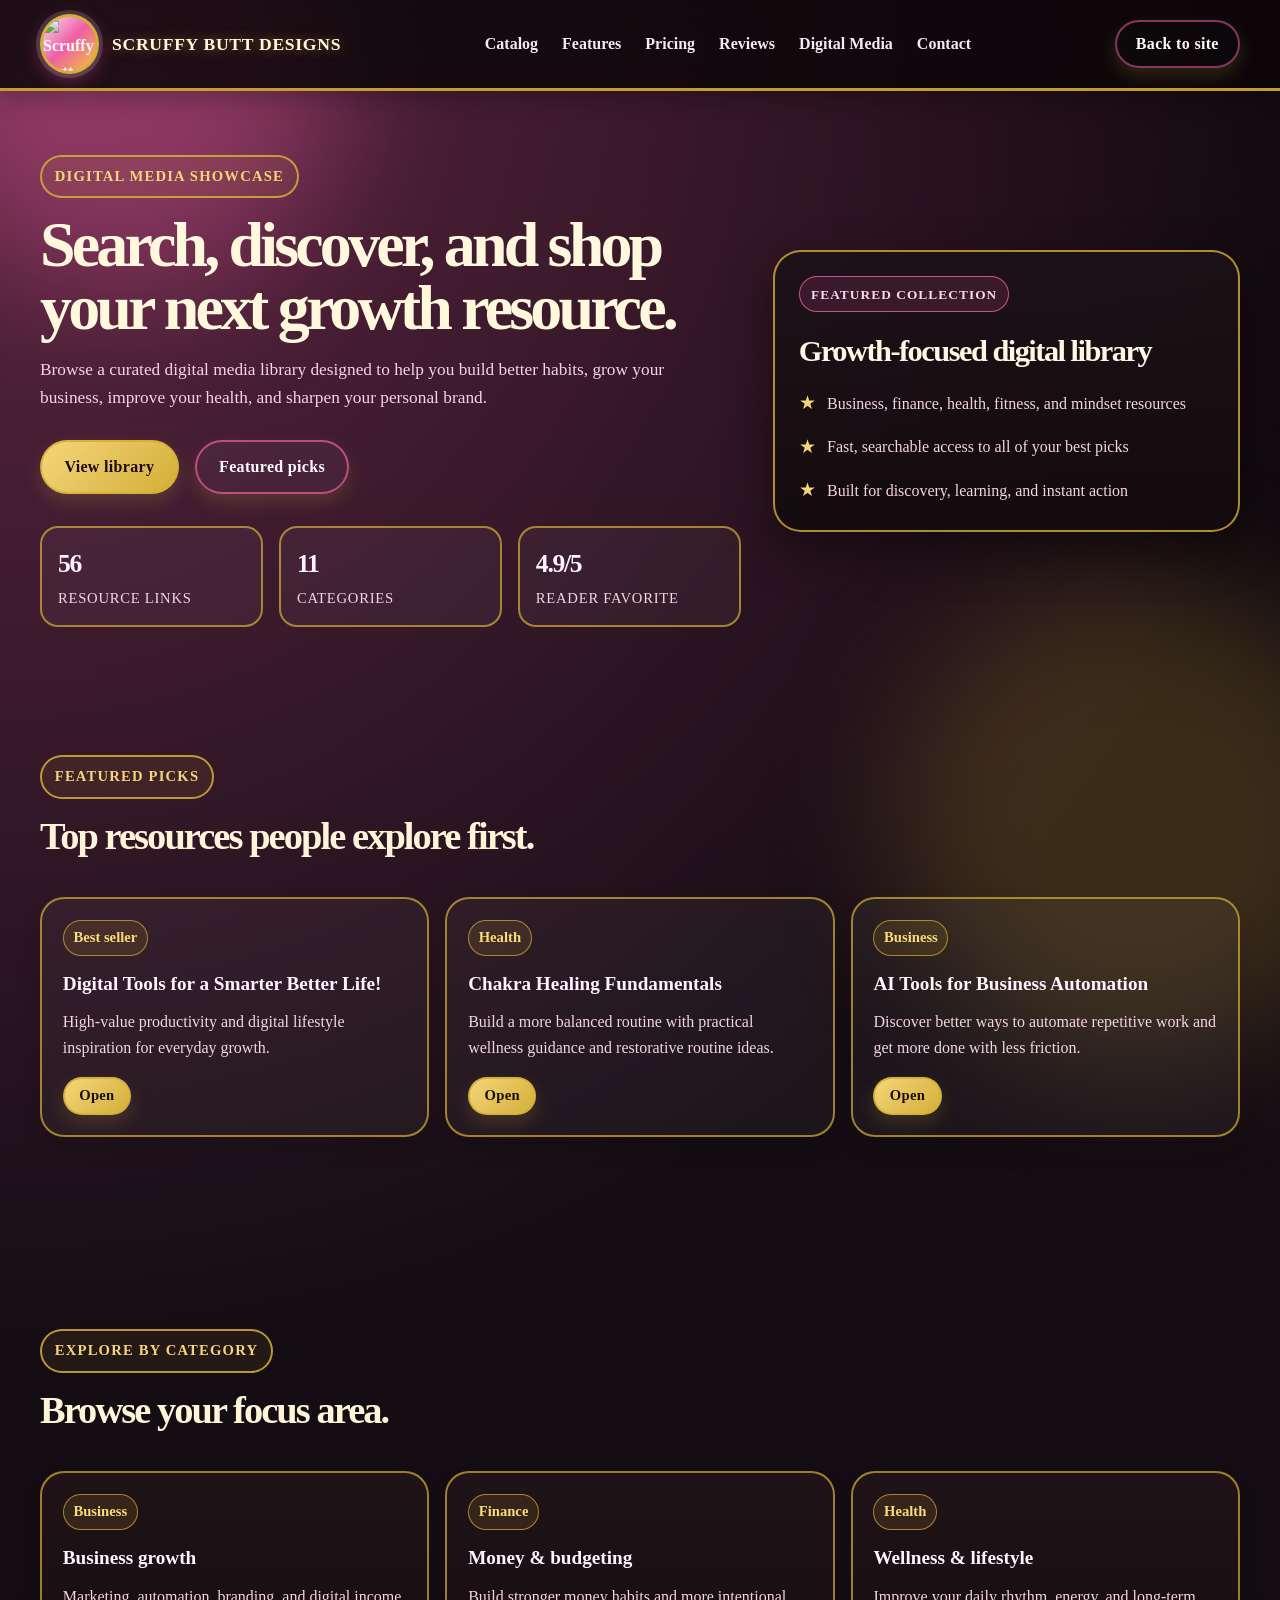
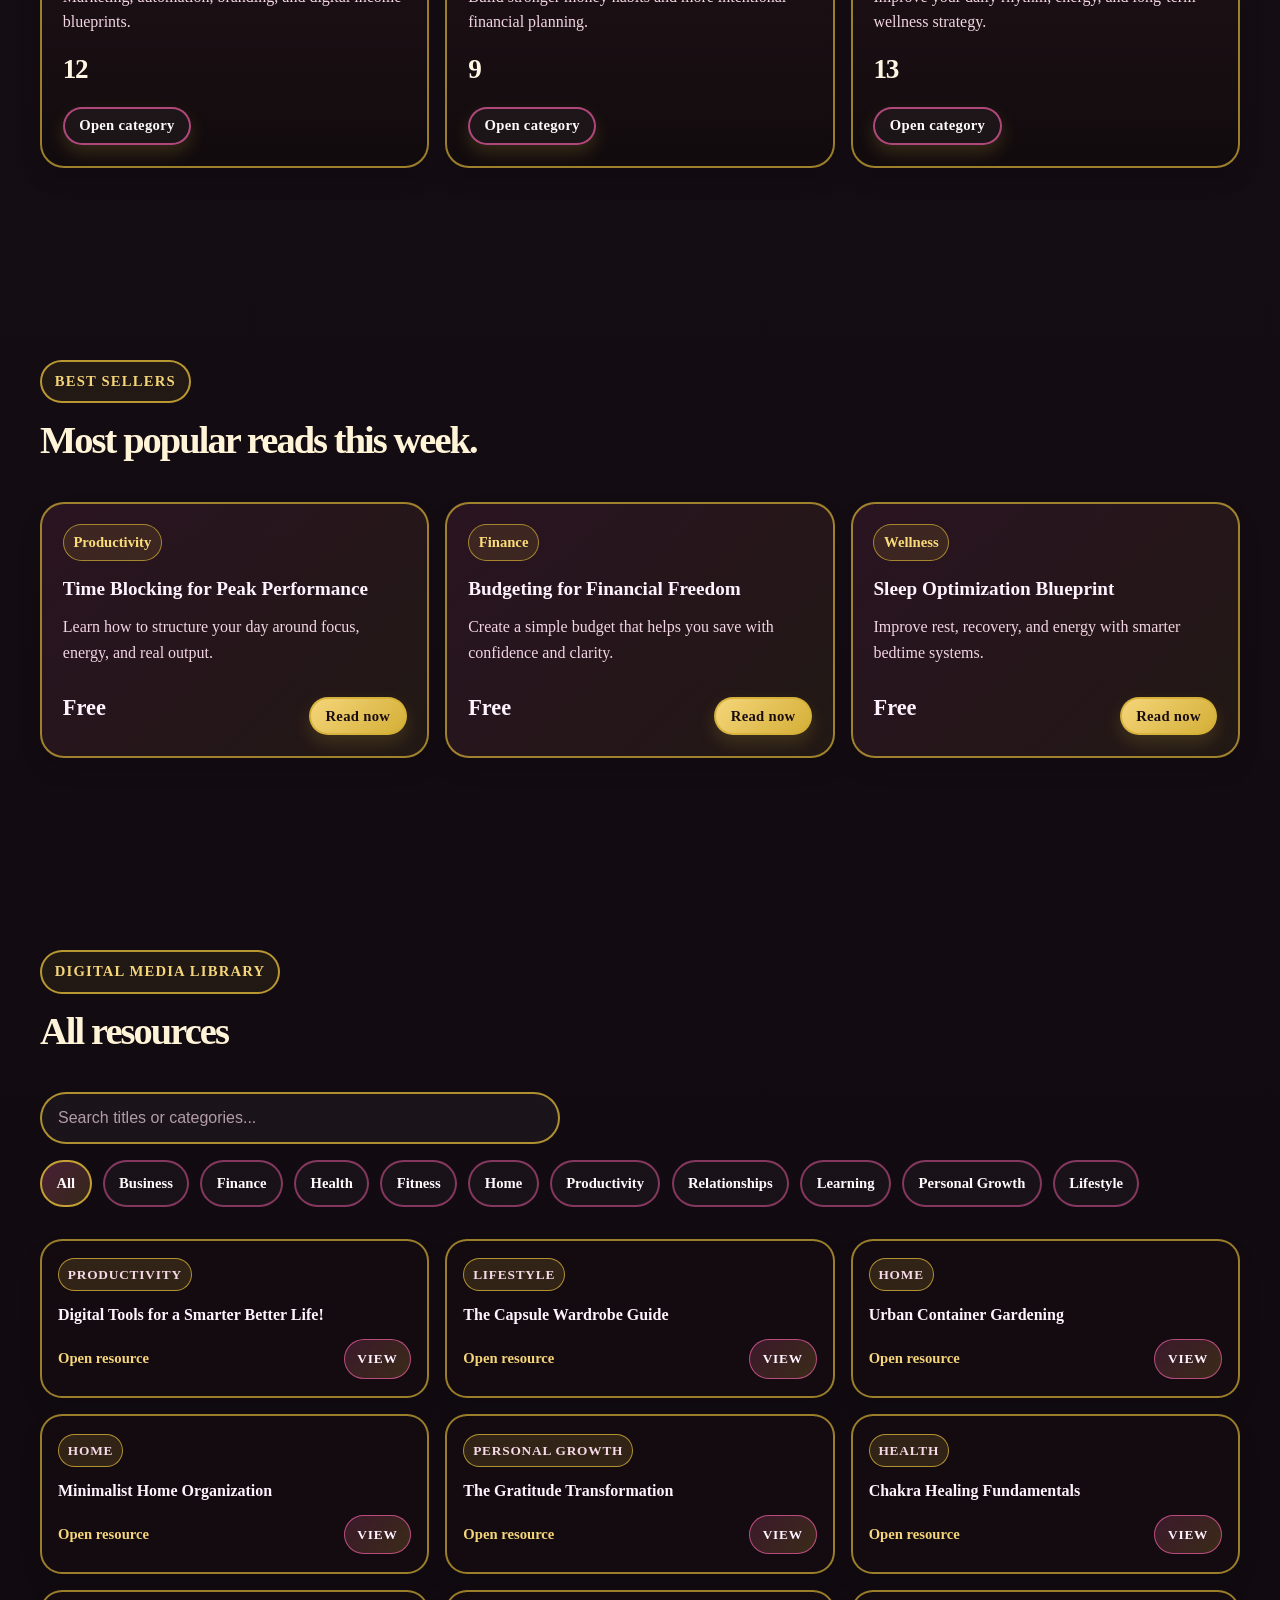
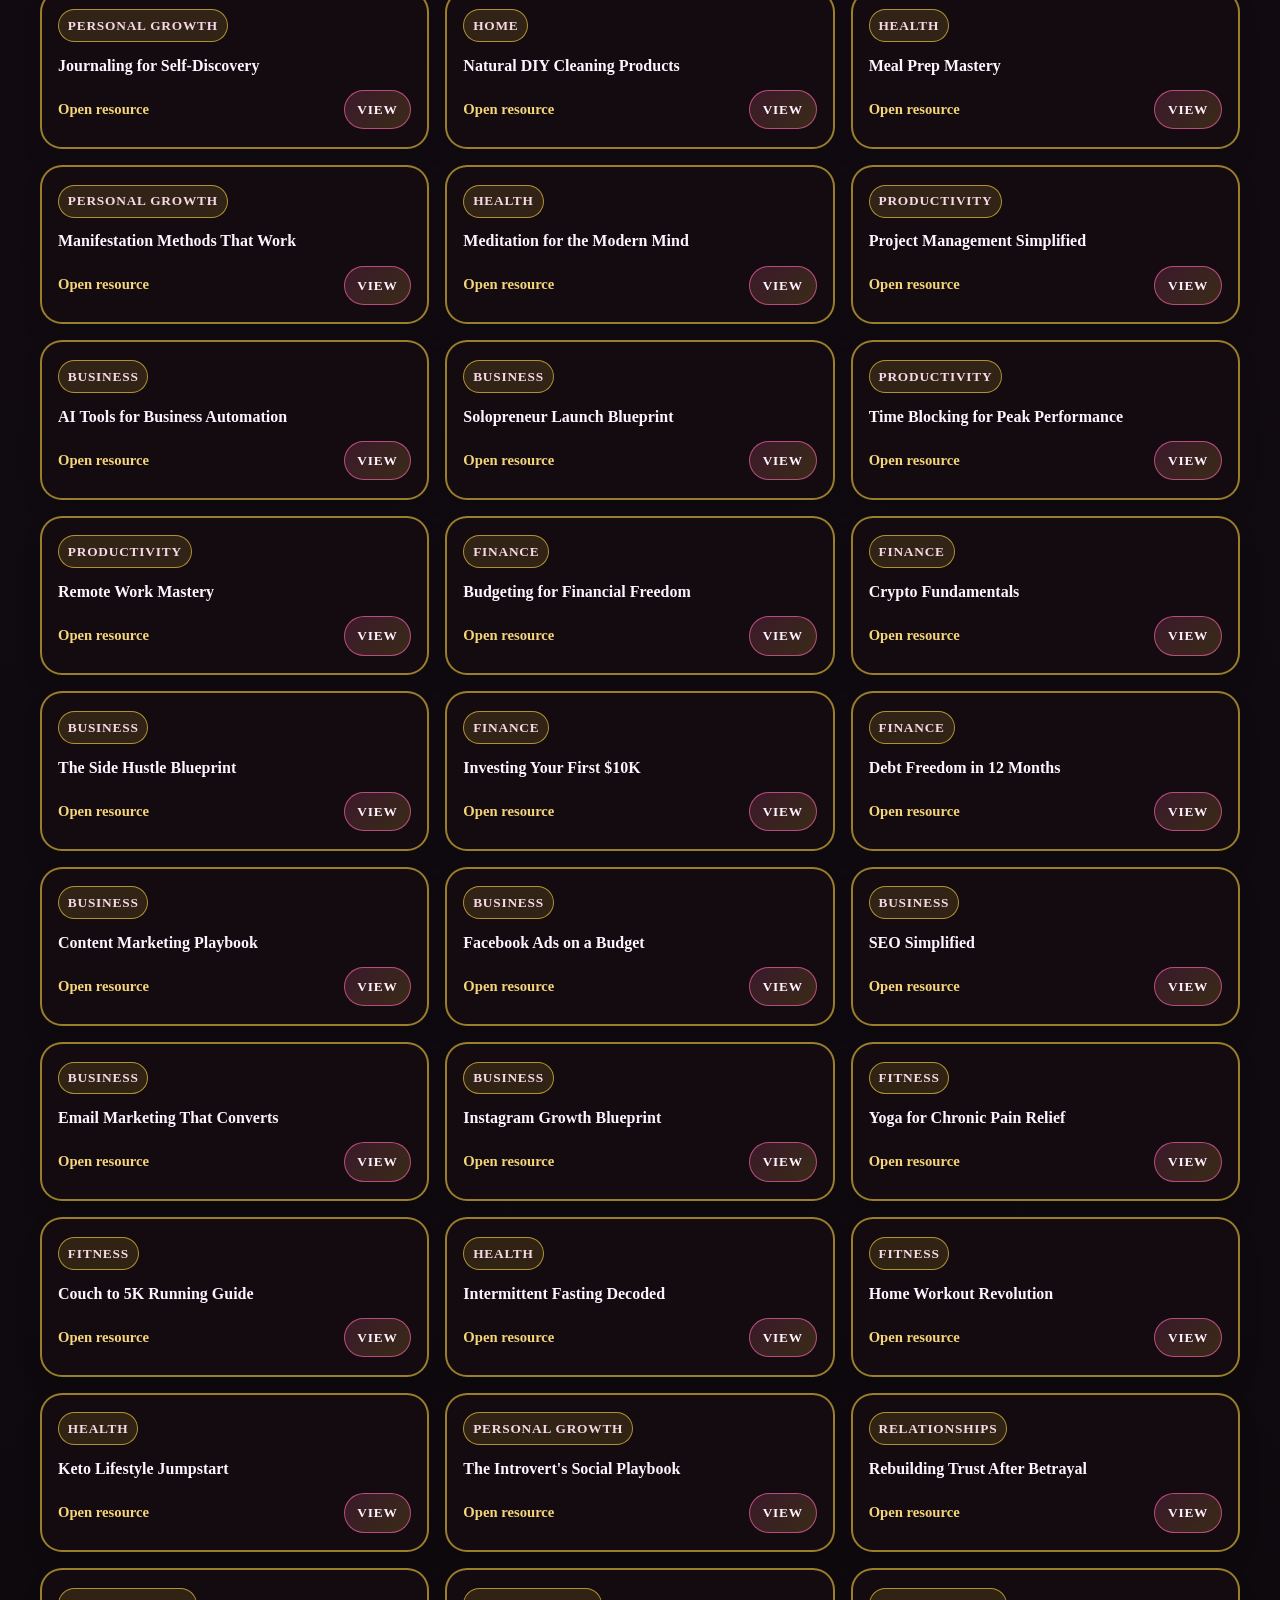
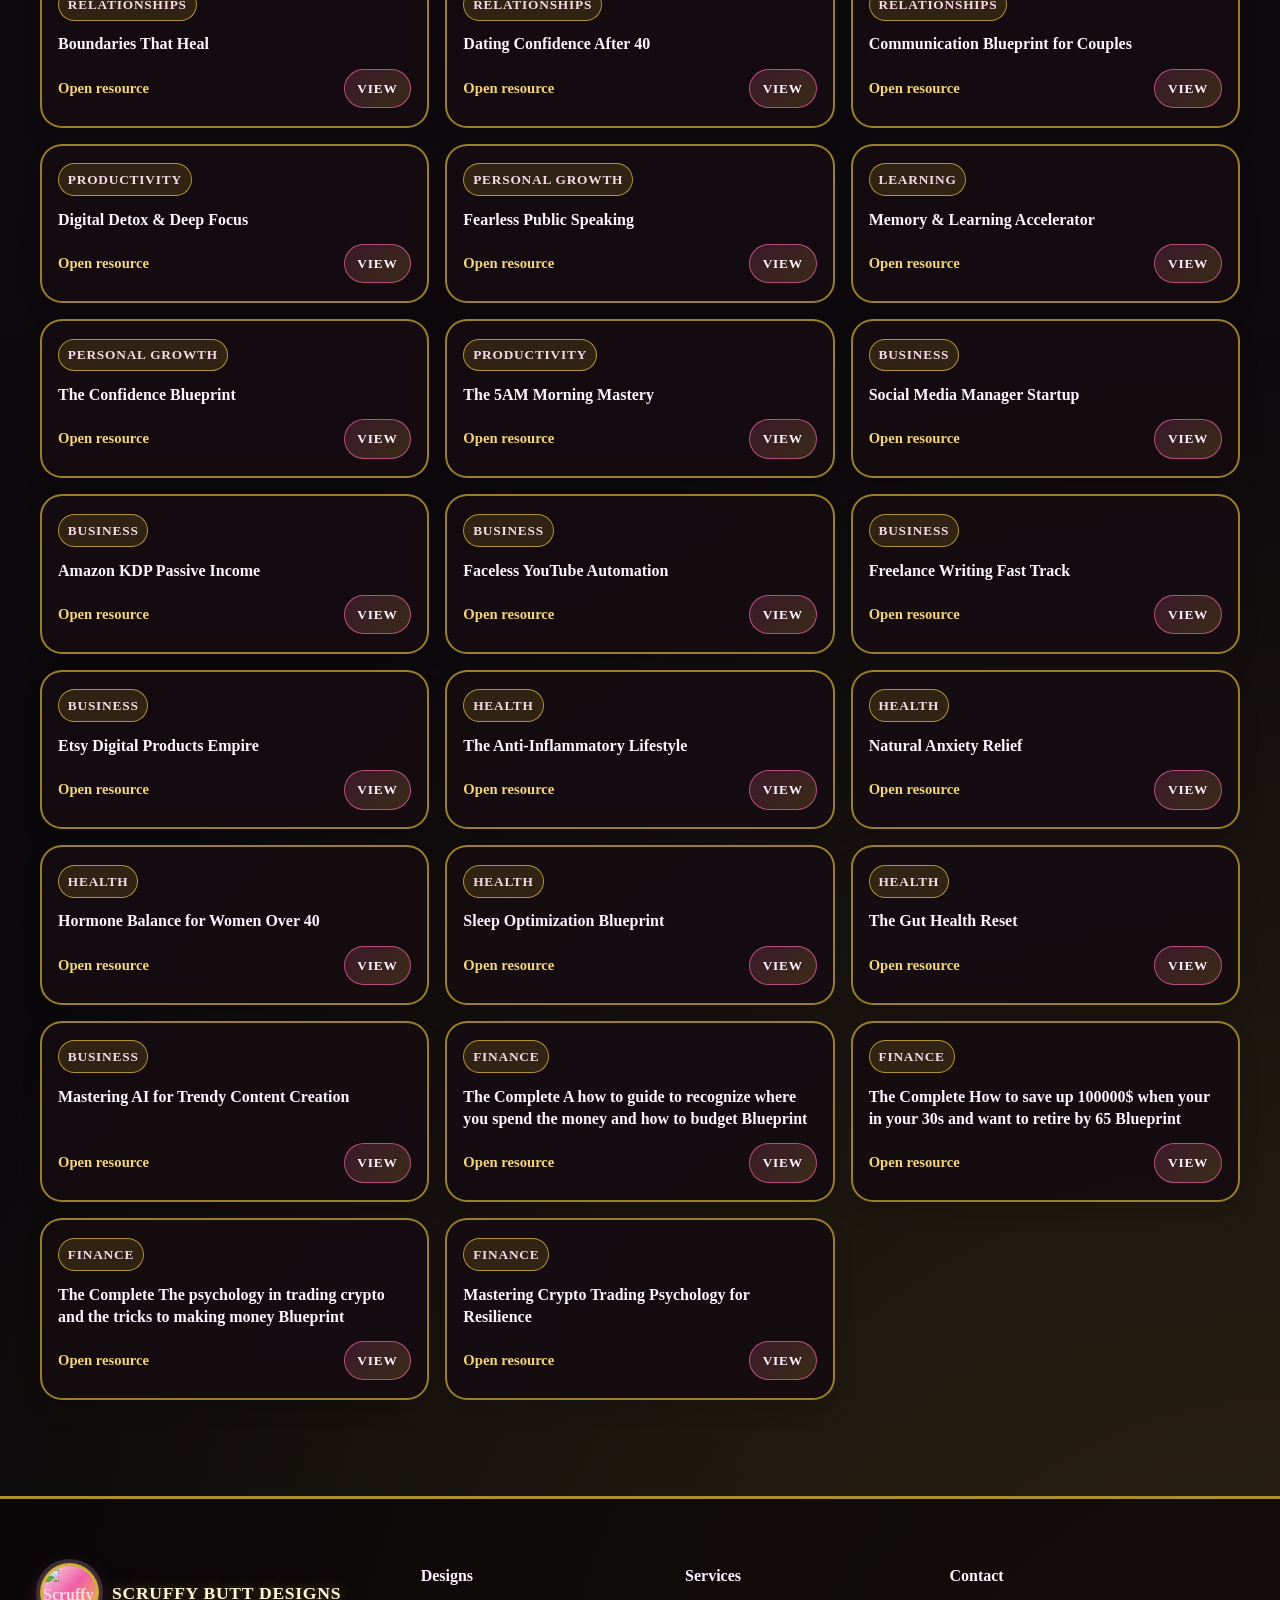
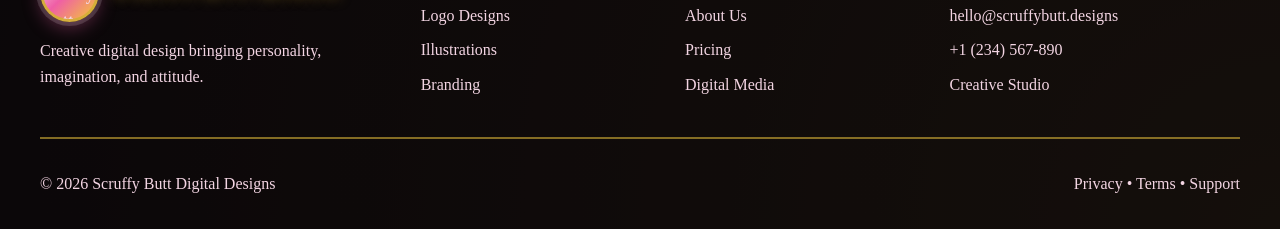
==== commit b31604c6: "Add featured sections, best-seller cards, CTA buttons, and category-aware digital library filtering " ====
--- a/digital-media.html
+++ b/digital-media.html
@@ -36,11 +36,162 @@
     </header>
 
     <main>
-      <section class="digital-links section-spacing">
+      <section class="page-hero">
+        <div class="container page-hero-grid">
+          <div class="page-hero-copy">
+            <span class="eyebrow">Digital media showcase</span>
+            <h1>Search, discover, and shop your next growth resource.</h1>
+            <p>
+              Browse a curated digital media library designed to help you build better habits, grow your business,
+              improve your health, and sharpen your personal brand.
+            </p>
+
+            <div class="page-actions">
+              <a href="#library" class="btn btn-primary large">View library</a>
+              <a href="#featured" class="btn btn-secondary large">Featured picks</a>
+            </div>
+
+            <div class="quick-stats" aria-label="Marketplace stats">
+              <div class="quick-stat">
+                <strong>56</strong>
+                <span>Resource links</span>
+              </div>
+              <div class="quick-stat">
+                <strong>11</strong>
+                <span>Categories</span>
+              </div>
+              <div class="quick-stat">
+                <strong>4.9/5</strong>
+                <span>Reader favorite</span>
+              </div>
+            </div>
+          </div>
+
+          <div class="hero-panel" aria-label="Featured collection summary">
+            <span class="panel-highlight">Featured collection</span>
+            <h3>Growth-focused digital library</h3>
+            <ul class="panel-list">
+              <li>Business, finance, health, fitness, and mindset resources</li>
+              <li>Fast, searchable access to all of your best picks</li>
+              <li>Built for discovery, learning, and instant action</li>
+            </ul>
+          </div>
+        </div>
+      </section>
+
+      <section id="featured" class="section-spacing">
+        <div class="container">
+          <div class="section-heading narrow">
+            <span class="eyebrow">Featured picks</span>
+            <h2>Top resources people explore first.</h2>
+          </div>
+
+          <div class="featured-grid">
+            <article class="featured-card">
+              <span class="tag">Best seller</span>
+              <h3>Digital Tools for a Smarter Better Life!</h3>
+              <p>High-value productivity and digital lifestyle inspiration for everyday growth.</p>
+              <a href="https://clickcloneprofits.app/s/HDn4PpoR5c" class="btn btn-primary btn-small" target="_blank" rel="noreferrer">Open</a>
+            </article>
+
+            <article class="featured-card">
+              <span class="tag">Health</span>
+              <h3>Chakra Healing Fundamentals</h3>
+              <p>Build a more balanced routine with practical wellness guidance and restorative routine ideas.</p>
+              <a href="https://clickcloneprofits.app/s/UmrJXc4EqR" class="btn btn-primary btn-small" target="_blank" rel="noreferrer">Open</a>
+            </article>
+
+            <article class="featured-card">
+              <span class="tag">Business</span>
+              <h3>AI Tools for Business Automation</h3>
+              <p>Discover better ways to automate repetitive work and get more done with less friction.</p>
+              <a href="https://clickcloneprofits.app/s/tFvb-5FCg3" class="btn btn-primary btn-small" target="_blank" rel="noreferrer">Open</a>
+            </article>
+          </div>
+        </div>
+      </section>
+
+      <section class="section-spacing">
+        <div class="container">
+          <div class="section-heading narrow">
+            <span class="eyebrow">Explore by category</span>
+            <h2>Browse your focus area.</h2>
+          </div>
+
+          <div class="category-grid">
+            <article class="category-card">
+              <span class="tag">Business</span>
+              <h3>Business growth</h3>
+              <p>Marketing, automation, branding, and digital income blueprints.</p>
+              <strong>12</strong>
+              <a href="digital-media.html?category=business" class="btn btn-secondary btn-small">Open category</a>
+            </article>
+
+            <article class="category-card">
+              <span class="tag">Finance</span>
+              <h3>Money & budgeting</h3>
+              <p>Build stronger money habits and more intentional financial planning.</p>
+              <strong>9</strong>
+              <a href="digital-media.html?category=finance" class="btn btn-secondary btn-small">Open category</a>
+            </article>
+
+            <article class="category-card">
+              <span class="tag">Health</span>
+              <h3>Wellness & lifestyle</h3>
+              <p>Improve your daily rhythm, energy, and long-term wellness strategy.</p>
+              <strong>13</strong>
+              <a href="digital-media.html?category=health" class="btn btn-secondary btn-small">Open category</a>
+            </article>
+          </div>
+        </div>
+      </section>
+
+      <section class="section-spacing">
+        <div class="container">
+          <div class="section-heading narrow">
+            <span class="eyebrow">Best sellers</span>
+            <h2>Most popular reads this week.</h2>
+          </div>
+
+          <div class="best-sellers-grid">
+            <article class="best-seller-card">
+              <span class="tag">Productivity</span>
+              <h3>Time Blocking for Peak Performance</h3>
+              <p>Learn how to structure your day around focus, energy, and real output.</p>
+              <div class="price-row">
+                <span class="price">Free</span>
+                <a href="https://clickcloneprofits.app/s/XTOYP1fnwF" class="btn btn-primary btn-small" target="_blank" rel="noreferrer">Read now</a>
+              </div>
+            </article>
+
+            <article class="best-seller-card">
+              <span class="tag">Finance</span>
+              <h3>Budgeting for Financial Freedom</h3>
+              <p>Create a simple budget that helps you save with confidence and clarity.</p>
+              <div class="price-row">
+                <span class="price">Free</span>
+                <a href="https://clickcloneprofits.app/s/N2B-eCdwrk" class="btn btn-primary btn-small" target="_blank" rel="noreferrer">Read now</a>
+              </div>
+            </article>
+
+            <article class="best-seller-card">
+              <span class="tag">Wellness</span>
+              <h3>Sleep Optimization Blueprint</h3>
+              <p>Improve rest, recovery, and energy with smarter bedtime systems.</p>
+              <div class="price-row">
+                <span class="price">Free</span>
+                <a href="https://clickcloneprofits.app/s/i4QFQ7JJlT" class="btn btn-primary btn-small" target="_blank" rel="noreferrer">Read now</a>
+              </div>
+            </article>
+          </div>
+        </div>
+      </section>
+
+      <section id="library" class="digital-links section-spacing">
         <div class="container">
           <div class="section-heading narrow">
             <span class="eyebrow">Digital Media Library</span>
-            <h2>All 56 titles and links in one place.</h2>
+            <h2 id="category-title">All resources</h2>
           </div>
 
           <div class="resource-toolbar">
@@ -62,63 +213,65 @@
             </div>
           </div>
 
+          <div id="no-results" class="empty-state hidden">No resources match your current search.</div>
+
           <div class="resource-grid">
-            <a class="resource-card" href="https://clickcloneprofits.app/s/HDn4PpoR5c" target="_blank" rel="noreferrer" data-category="productivity"><span class="resource-tag">Productivity</span><span class="resource-title">Digital Tools for a Smarter Better Life!</span><span class="resource-link">Open resource</span></a>
-            <a class="resource-card" href="https://clickcloneprofits.app/s/kwoEPwsnG8" target="_blank" rel="noreferrer" data-category="lifestyle"><span class="resource-tag">Lifestyle</span><span class="resource-title">The Capsule Wardrobe Guide</span><span class="resource-link">Open resource</span></a>
-            <a class="resource-card" href="https://clickcloneprofits.app/s/5WAxPT3qOa" target="_blank" rel="noreferrer" data-category="home"><span class="resource-tag">Home</span><span class="resource-title">Urban Container Gardening</span><span class="resource-link">Open resource</span></a>
-            <a class="resource-card" href="https://clickcloneprofits.app/s/9J00LHI2dQ" target="_blank" rel="noreferrer" data-category="home"><span class="resource-tag">Home</span><span class="resource-title">Minimalist Home Organization</span><span class="resource-link">Open resource</span></a>
-            <a class="resource-card" href="https://clickcloneprofits.app/s/Xvy5phQWbs" target="_blank" rel="noreferrer" data-category="personal-growth"><span class="resource-tag">Personal Growth</span><span class="resource-title">The Gratitude Transformation</span><span class="resource-link">Open resource</span></a>
-            <a class="resource-card" href="https://clickcloneprofits.app/s/UmrJXc4EqR" target="_blank" rel="noreferrer" data-category="health"><span class="resource-tag">Health</span><span class="resource-title">Chakra Healing Fundamentals</span><span class="resource-link">Open resource</span></a>
-            <a class="resource-card" href="https://clickcloneprofits.app/s/P5LQxB1wXQ" target="_blank" rel="noreferrer" data-category="personal-growth"><span class="resource-tag">Personal Growth</span><span class="resource-title">Journaling for Self-Discovery</span><span class="resource-link">Open resource</span></a>
-            <a class="resource-card" href="https://clickcloneprofits.app/s/rmTESC6Uu_" target="_blank" rel="noreferrer" data-category="home"><span class="resource-tag">Home</span><span class="resource-title">Natural DIY Cleaning Products</span><span class="resource-link">Open resource</span></a>
-            <a class="resource-card" href="https://clickcloneprofits.app/s/_Q7l00-qz4" target="_blank" rel="noreferrer" data-category="health"><span class="resource-tag">Health</span><span class="resource-title">Meal Prep Mastery</span><span class="resource-link">Open resource</span></a>
-            <a class="resource-card" href="https://clickcloneprofits.app/s/K_nZTJ7U9m" target="_blank" rel="noreferrer" data-category="personal-growth"><span class="resource-tag">Personal Growth</span><span class="resource-title">Manifestation Methods That Work</span><span class="resource-link">Open resource</span></a>
-            <a class="resource-card" href="https://clickcloneprofits.app/s/8mfT1hYNG1" target="_blank" rel="noreferrer" data-category="health"><span class="resource-tag">Health</span><span class="resource-title">Meditation for the Modern Mind</span><span class="resource-link">Open resource</span></a>
-            <a class="resource-card" href="https://clickcloneprofits.app/s/CI7seHTd1o" target="_blank" rel="noreferrer" data-category="productivity"><span class="resource-tag">Productivity</span><span class="resource-title">Project Management Simplified</span><span class="resource-link">Open resource</span></a>
-            <a class="resource-card" href="https://clickcloneprofits.app/s/tFvb-5FCg3" target="_blank" rel="noreferrer" data-category="business"><span class="resource-tag">Business</span><span class="resource-title">AI Tools for Business Automation</span><span class="resource-link">Open resource</span></a>
-            <a class="resource-card" href="https://clickcloneprofits.app/s/rznMBgtCWd" target="_blank" rel="noreferrer" data-category="business"><span class="resource-tag">Business</span><span class="resource-title">Solopreneur Launch Blueprint</span><span class="resource-link">Open resource</span></a>
-            <a class="resource-card" href="https://clickcloneprofits.app/s/XTOYP1fnwF" target="_blank" rel="noreferrer" data-category="productivity"><span class="resource-tag">Productivity</span><span class="resource-title">Time Blocking for Peak Performance</span><span class="resource-link">Open resource</span></a>
-            <a class="resource-card" href="https://clickcloneprofits.app/s/JiXled8v4m" target="_blank" rel="noreferrer" data-category="productivity"><span class="resource-tag">Productivity</span><span class="resource-title">Remote Work Mastery</span><span class="resource-link">Open resource</span></a>
-            <a class="resource-card" href="https://clickcloneprofits.app/s/N2B-eCdwrk" target="_blank" rel="noreferrer" data-category="finance"><span class="resource-tag">Finance</span><span class="resource-title">Budgeting for Financial Freedom</span><span class="resource-link">Open resource</span></a>
-            <a class="resource-card" href="https://clickcloneprofits.app/s/fNbpSIb8X_" target="_blank" rel="noreferrer" data-category="finance"><span class="resource-tag">Finance</span><span class="resource-title">Crypto Fundamentals</span><span class="resource-link">Open resource</span></a>
-            <a class="resource-card" href="https://clickcloneprofits.app/s/I4xPwm7QqQ" target="_blank" rel="noreferrer" data-category="business"><span class="resource-tag">Business</span><span class="resource-title">The Side Hustle Blueprint</span><span class="resource-link">Open resource</span></a>
-            <a class="resource-card" href="https://clickcloneprofits.app/s/oC8qMIFh_I" target="_blank" rel="noreferrer" data-category="finance"><span class="resource-tag">Finance</span><span class="resource-title">Investing Your First $10K</span><span class="resource-link">Open resource</span></a>
-            <a class="resource-card" href="https://clickcloneprofits.app/s/NW4x1m6zeo" target="_blank" rel="noreferrer" data-category="finance"><span class="resource-tag">Finance</span><span class="resource-title">Debt Freedom in 12 Months</span><span class="resource-link">Open resource</span></a>
-            <a class="resource-card" href="https://clickcloneprofits.app/s/R06sbWRr5E" target="_blank" rel="noreferrer" data-category="business"><span class="resource-tag">Business</span><span class="resource-title">Content Marketing Playbook</span><span class="resource-link">Open resource</span></a>
-            <a class="resource-card" href="https://clickcloneprofits.app/s/bhWrnAjepj" target="_blank" rel="noreferrer" data-category="business"><span class="resource-tag">Business</span><span class="resource-title">Facebook Ads on a Budget</span><span class="resource-link">Open resource</span></a>
-            <a class="resource-card" href="https://clickcloneprofits.app/s/w9Mq7rPQgf" target="_blank" rel="noreferrer" data-category="business"><span class="resource-tag">Business</span><span class="resource-title">SEO Simplified</span><span class="resource-link">Open resource</span></a>
-            <a class="resource-card" href="https://clickcloneprofits.app/s/ldRN1Qx-GE" target="_blank" rel="noreferrer" data-category="business"><span class="resource-tag">Business</span><span class="resource-title">Email Marketing That Converts</span><span class="resource-link">Open resource</span></a>
-            <a class="resource-card" href="https://clickcloneprofits.app/s/_m4QeJD7wy" target="_blank" rel="noreferrer" data-category="business"><span class="resource-tag">Business</span><span class="resource-title">Instagram Growth Blueprint</span><span class="resource-link">Open resource</span></a>
-            <a class="resource-card" href="https://clickcloneprofits.app/s/bW07y2pEN6" target="_blank" rel="noreferrer" data-category="fitness"><span class="resource-tag">Fitness</span><span class="resource-title">Yoga for Chronic Pain Relief</span><span class="resource-link">Open resource</span></a>
-            <a class="resource-card" href="https://clickcloneprofits.app/s/Gx5ypS3xyH" target="_blank" rel="noreferrer" data-category="fitness"><span class="resource-tag">Fitness</span><span class="resource-title">Couch to 5K Running Guide</span><span class="resource-link">Open resource</span></a>
-            <a class="resource-card" href="https://clickcloneprofits.app/s/uG3w89DJty" target="_blank" rel="noreferrer" data-category="health"><span class="resource-tag">Health</span><span class="resource-title">Intermittent Fasting Decoded</span><span class="resource-link">Open resource</span></a>
-            <a class="resource-card" href="https://clickcloneprofits.app/s/LwngraQ6mx" target="_blank" rel="noreferrer" data-category="fitness"><span class="resource-tag">Fitness</span><span class="resource-title">Home Workout Revolution</span><span class="resource-link">Open resource</span></a>
-            <a class="resource-card" href="https://clickcloneprofits.app/s/OwwPDOntWf" target="_blank" rel="noreferrer" data-category="health"><span class="resource-tag">Health</span><span class="resource-title">Keto Lifestyle Jumpstart</span><span class="resource-link">Open resource</span></a>
-            <a class="resource-card" href="https://clickcloneprofits.app/s/AbNRLYl6t7" target="_blank" rel="noreferrer" data-category="personal-growth"><span class="resource-tag">Personal Growth</span><span class="resource-title">The Introvert's Social Playbook</span><span class="resource-link">Open resource</span></a>
-            <a class="resource-card" href="https://clickcloneprofits.app/s/v8xn8K-JgO" target="_blank" rel="noreferrer" data-category="relationships"><span class="resource-tag">Relationships</span><span class="resource-title">Rebuilding Trust After Betrayal</span><span class="resource-link">Open resource</span></a>
-            <a class="resource-card" href="https://clickcloneprofits.app/s/EsGxE3tGO9" target="_blank" rel="noreferrer" data-category="relationships"><span class="resource-tag">Relationships</span><span class="resource-title">Boundaries That Heal</span><span class="resource-link">Open resource</span></a>
-            <a class="resource-card" href="https://clickcloneprofits.app/s/VkCCFjUN_Q" target="_blank" rel="noreferrer" data-category="relationships"><span class="resource-tag">Relationships</span><span class="resource-title">Dating Confidence After 40</span><span class="resource-link">Open resource</span></a>
-            <a class="resource-card" href="https://clickcloneprofits.app/s/Kzv1Rbebhb" target="_blank" rel="noreferrer" data-category="relationships"><span class="resource-tag">Relationships</span><span class="resource-title">Communication Blueprint for Couples</span><span class="resource-link">Open resource</span></a>
-            <a class="resource-card" href="https://clickcloneprofits.app/s/9sfCNSnxaB" target="_blank" rel="noreferrer" data-category="productivity"><span class="resource-tag">Productivity</span><span class="resource-title">Digital Detox &amp; Deep Focus</span><span class="resource-link">Open resource</span></a>
-            <a class="resource-card" href="https://clickcloneprofits.app/s/Q49qnzNfeC" target="_blank" rel="noreferrer" data-category="personal-growth"><span class="resource-tag">Personal Growth</span><span class="resource-title">Fearless Public Speaking</span><span class="resource-link">Open resource</span></a>
-            <a class="resource-card" href="https://clickcloneprofits.app/s/GZ0lUCEW2d" target="_blank" rel="noreferrer" data-category="learning"><span class="resource-tag">Learning</span><span class="resource-title">Memory &amp; Learning Accelerator</span><span class="resource-link">Open resource</span></a>
-            <a class="resource-card" href="https://clickcloneprofits.app/s/mT2Qgmy0nL" target="_blank" rel="noreferrer" data-category="personal-growth"><span class="resource-tag">Personal Growth</span><span class="resource-title">The Confidence Blueprint</span><span class="resource-link">Open resource</span></a>
-            <a class="resource-card" href="https://clickcloneprofits.app/s/VbAsI3ji88" target="_blank" rel="noreferrer" data-category="productivity"><span class="resource-tag">Productivity</span><span class="resource-title">The 5AM Morning Mastery</span><span class="resource-link">Open resource</span></a>
-            <a class="resource-card" href="https://clickcloneprofits.app/s/4rUt3vdXoZ" target="_blank" rel="noreferrer" data-category="business"><span class="resource-tag">Business</span><span class="resource-title">Social Media Manager Startup</span><span class="resource-link">Open resource</span></a>
-            <a class="resource-card" href="https://clickcloneprofits.app/s/PfiD0048Z2" target="_blank" rel="noreferrer" data-category="business"><span class="resource-tag">Business</span><span class="resource-title">Amazon KDP Passive Income</span><span class="resource-link">Open resource</span></a>
-            <a class="resource-card" href="https://clickcloneprofits.app/s/RxN4zH2gf9" target="_blank" rel="noreferrer" data-category="business"><span class="resource-tag">Business</span><span class="resource-title">Faceless YouTube Automation</span><span class="resource-link">Open resource</span></a>
-            <a class="resource-card" href="https://clickcloneprofits.app/s/aFmCJcAGlb" target="_blank" rel="noreferrer" data-category="business"><span class="resource-tag">Business</span><span class="resource-title">Freelance Writing Fast Track</span><span class="resource-link">Open resource</span></a>
-            <a class="resource-card" href="https://clickcloneprofits.app/s/2xZUdT0yVK" target="_blank" rel="noreferrer" data-category="business"><span class="resource-tag">Business</span><span class="resource-title">Etsy Digital Products Empire</span><span class="resource-link">Open resource</span></a>
-            <a class="resource-card" href="https://clickcloneprofits.app/s/cFME75Iuvh" target="_blank" rel="noreferrer" data-category="health"><span class="resource-tag">Health</span><span class="resource-title">The Anti-Inflammatory Lifestyle</span><span class="resource-link">Open resource</span></a>
-            <a class="resource-card" href="https://clickcloneprofits.app/s/6hMxLzGMGz" target="_blank" rel="noreferrer" data-category="health"><span class="resource-tag">Health</span><span class="resource-title">Natural Anxiety Relief</span><span class="resource-link">Open resource</span></a>
-            <a class="resource-card" href="https://clickcloneprofits.app/s/geHobHkq_2" target="_blank" rel="noreferrer" data-category="health"><span class="resource-tag">Health</span><span class="resource-title">Hormone Balance for Women Over 40</span><span class="resource-link">Open resource</span></a>
-            <a class="resource-card" href="https://clickcloneprofits.app/s/i4QFQ7JJlT" target="_blank" rel="noreferrer" data-category="health"><span class="resource-tag">Health</span><span class="resource-title">Sleep Optimization Blueprint</span><span class="resource-link">Open resource</span></a>
-            <a class="resource-card" href="https://clickcloneprofits.app/s/DDQnAf4hA5" target="_blank" rel="noreferrer" data-category="health"><span class="resource-tag">Health</span><span class="resource-title">The Gut Health Reset</span><span class="resource-link">Open resource</span></a>
-            <a class="resource-card" href="https://clickcloneprofits.app/s/yG1GyrHN1g" target="_blank" rel="noreferrer" data-category="business"><span class="resource-tag">Business</span><span class="resource-title">Mastering AI for Trendy Content Creation</span><span class="resource-link">Open resource</span></a>
-            <a class="resource-card" href="https://clickcloneprofits.app/s/JAlUnab-SO" target="_blank" rel="noreferrer" data-category="finance"><span class="resource-tag">Finance</span><span class="resource-title">The Complete A how to guide to recognize where you spend the money and how to budget Blueprint</span><span class="resource-link">Open resource</span></a>
-            <a class="resource-card" href="https://clickcloneprofits.app/s/S3yD9rWl7A" target="_blank" rel="noreferrer" data-category="finance"><span class="resource-tag">Finance</span><span class="resource-title">The Complete How to save up 100000$ when your in your 30s and want to retire by 65 Blueprint</span><span class="resource-link">Open resource</span></a>
-            <a class="resource-card" href="https://clickcloneprofits.app/s/Jybxt2C0tp" target="_blank" rel="noreferrer" data-category="finance"><span class="resource-tag">Finance</span><span class="resource-title">The Complete The psychology in trading crypto and the tricks to making money Blueprint</span><span class="resource-link">Open resource</span></a>
-            <a class="resource-card" href="https://clickcloneprofits.app/s/Hkq8IznYDK" target="_blank" rel="noreferrer" data-category="finance"><span class="resource-tag">Finance</span><span class="resource-title">Mastering Crypto Trading Psychology for Resilience</span><span class="resource-link">Open resource</span></a>
+            <a class="resource-card" href="https://clickcloneprofits.app/s/HDn4PpoR5c" target="_blank" rel="noreferrer" data-category="productivity"><span class="resource-tag">Productivity</span><span class="resource-title">Digital Tools for a Smarter Better Life!</span><div class="resource-actions"><span class="resource-link">Open resource</span><span class="resource-cta">View</span></div></a>
+            <a class="resource-card" href="https://clickcloneprofits.app/s/kwoEPwsnG8" target="_blank" rel="noreferrer" data-category="lifestyle"><span class="resource-tag">Lifestyle</span><span class="resource-title">The Capsule Wardrobe Guide</span><div class="resource-actions"><span class="resource-link">Open resource</span><span class="resource-cta">View</span></div></a>
+            <a class="resource-card" href="https://clickcloneprofits.app/s/5WAxPT3qOa" target="_blank" rel="noreferrer" data-category="home"><span class="resource-tag">Home</span><span class="resource-title">Urban Container Gardening</span><div class="resource-actions"><span class="resource-link">Open resource</span><span class="resource-cta">View</span></div></a>
+            <a class="resource-card" href="https://clickcloneprofits.app/s/9J00LHI2dQ" target="_blank" rel="noreferrer" data-category="home"><span class="resource-tag">Home</span><span class="resource-title">Minimalist Home Organization</span><div class="resource-actions"><span class="resource-link">Open resource</span><span class="resource-cta">View</span></div></a>
+            <a class="resource-card" href="https://clickcloneprofits.app/s/Xvy5phQWbs" target="_blank" rel="noreferrer" data-category="personal-growth"><span class="resource-tag">Personal Growth</span><span class="resource-title">The Gratitude Transformation</span><div class="resource-actions"><span class="resource-link">Open resource</span><span class="resource-cta">View</span></div></a>
+            <a class="resource-card" href="https://clickcloneprofits.app/s/UmrJXc4EqR" target="_blank" rel="noreferrer" data-category="health"><span class="resource-tag">Health</span><span class="resource-title">Chakra Healing Fundamentals</span><div class="resource-actions"><span class="resource-link">Open resource</span><span class="resource-cta">View</span></div></a>
+            <a class="resource-card" href="https://clickcloneprofits.app/s/P5LQxB1wXQ" target="_blank" rel="noreferrer" data-category="personal-growth"><span class="resource-tag">Personal Growth</span><span class="resource-title">Journaling for Self-Discovery</span><div class="resource-actions"><span class="resource-link">Open resource</span><span class="resource-cta">View</span></div></a>
+            <a class="resource-card" href="https://clickcloneprofits.app/s/rmTESC6Uu_" target="_blank" rel="noreferrer" data-category="home"><span class="resource-tag">Home</span><span class="resource-title">Natural DIY Cleaning Products</span><div class="resource-actions"><span class="resource-link">Open resource</span><span class="resource-cta">View</span></div></a>
+            <a class="resource-card" href="https://clickcloneprofits.app/s/_Q7l00-qz4" target="_blank" rel="noreferrer" data-category="health"><span class="resource-tag">Health</span><span class="resource-title">Meal Prep Mastery</span><div class="resource-actions"><span class="resource-link">Open resource</span><span class="resource-cta">View</span></div></a>
+            <a class="resource-card" href="https://clickcloneprofits.app/s/K_nZTJ7U9m" target="_blank" rel="noreferrer" data-category="personal-growth"><span class="resource-tag">Personal Growth</span><span class="resource-title">Manifestation Methods That Work</span><div class="resource-actions"><span class="resource-link">Open resource</span><span class="resource-cta">View</span></div></a>
+            <a class="resource-card" href="https://clickcloneprofits.app/s/8mfT1hYNG1" target="_blank" rel="noreferrer" data-category="health"><span class="resource-tag">Health</span><span class="resource-title">Meditation for the Modern Mind</span><div class="resource-actions"><span class="resource-link">Open resource</span><span class="resource-cta">View</span></div></a>
+            <a class="resource-card" href="https://clickcloneprofits.app/s/CI7seHTd1o" target="_blank" rel="noreferrer" data-category="productivity"><span class="resource-tag">Productivity</span><span class="resource-title">Project Management Simplified</span><div class="resource-actions"><span class="resource-link">Open resource</span><span class="resource-cta">View</span></div></a>
+            <a class="resource-card" href="https://clickcloneprofits.app/s/tFvb-5FCg3" target="_blank" rel="noreferrer" data-category="business"><span class="resource-tag">Business</span><span class="resource-title">AI Tools for Business Automation</span><div class="resource-actions"><span class="resource-link">Open resource</span><span class="resource-cta">View</span></div></a>
+            <a class="resource-card" href="https://clickcloneprofits.app/s/rznMBgtCWd" target="_blank" rel="noreferrer" data-category="business"><span class="resource-tag">Business</span><span class="resource-title">Solopreneur Launch Blueprint</span><div class="resource-actions"><span class="resource-link">Open resource</span><span class="resource-cta">View</span></div></a>
+            <a class="resource-card" href="https://clickcloneprofits.app/s/XTOYP1fnwF" target="_blank" rel="noreferrer" data-category="productivity"><span class="resource-tag">Productivity</span><span class="resource-title">Time Blocking for Peak Performance</span><div class="resource-actions"><span class="resource-link">Open resource</span><span class="resource-cta">View</span></div></a>
+            <a class="resource-card" href="https://clickcloneprofits.app/s/JiXled8v4m" target="_blank" rel="noreferrer" data-category="productivity"><span class="resource-tag">Productivity</span><span class="resource-title">Remote Work Mastery</span><div class="resource-actions"><span class="resource-link">Open resource</span><span class="resource-cta">View</span></div></a>
+            <a class="resource-card" href="https://clickcloneprofits.app/s/N2B-eCdwrk" target="_blank" rel="noreferrer" data-category="finance"><span class="resource-tag">Finance</span><span class="resource-title">Budgeting for Financial Freedom</span><div class="resource-actions"><span class="resource-link">Open resource</span><span class="resource-cta">View</span></div></a>
+            <a class="resource-card" href="https://clickcloneprofits.app/s/fNbpSIb8X_" target="_blank" rel="noreferrer" data-category="finance"><span class="resource-tag">Finance</span><span class="resource-title">Crypto Fundamentals</span><div class="resource-actions"><span class="resource-link">Open resource</span><span class="resource-cta">View</span></div></a>
+            <a class="resource-card" href="https://clickcloneprofits.app/s/I4xPwm7QqQ" target="_blank" rel="noreferrer" data-category="business"><span class="resource-tag">Business</span><span class="resource-title">The Side Hustle Blueprint</span><div class="resource-actions"><span class="resource-link">Open resource</span><span class="resource-cta">View</span></div></a>
+            <a class="resource-card" href="https://clickcloneprofits.app/s/oC8qMIFh_I" target="_blank" rel="noreferrer" data-category="finance"><span class="resource-tag">Finance</span><span class="resource-title">Investing Your First $10K</span><div class="resource-actions"><span class="resource-link">Open resource</span><span class="resource-cta">View</span></div></a>
+            <a class="resource-card" href="https://clickcloneprofits.app/s/NW4x1m6zeo" target="_blank" rel="noreferrer" data-category="finance"><span class="resource-tag">Finance</span><span class="resource-title">Debt Freedom in 12 Months</span><div class="resource-actions"><span class="resource-link">Open resource</span><span class="resource-cta">View</span></div></a>
+            <a class="resource-card" href="https://clickcloneprofits.app/s/R06sbWRr5E" target="_blank" rel="noreferrer" data-category="business"><span class="resource-tag">Business</span><span class="resource-title">Content Marketing Playbook</span><div class="resource-actions"><span class="resource-link">Open resource</span><span class="resource-cta">View</span></div></a>
+            <a class="resource-card" href="https://clickcloneprofits.app/s/bhWrnAjepj" target="_blank" rel="noreferrer" data-category="business"><span class="resource-tag">Business</span><span class="resource-title">Facebook Ads on a Budget</span><div class="resource-actions"><span class="resource-link">Open resource</span><span class="resource-cta">View</span></div></a>
+            <a class="resource-card" href="https://clickcloneprofits.app/s/w9Mq7rPQgf" target="_blank" rel="noreferrer" data-category="business"><span class="resource-tag">Business</span><span class="resource-title">SEO Simplified</span><div class="resource-actions"><span class="resource-link">Open resource</span><span class="resource-cta">View</span></div></a>
+            <a class="resource-card" href="https://clickcloneprofits.app/s/ldRN1Qx-GE" target="_blank" rel="noreferrer" data-category="business"><span class="resource-tag">Business</span><span class="resource-title">Email Marketing That Converts</span><div class="resource-actions"><span class="resource-link">Open resource</span><span class="resource-cta">View</span></div></a>
+            <a class="resource-card" href="https://clickcloneprofits.app/s/_m4QeJD7wy" target="_blank" rel="noreferrer" data-category="business"><span class="resource-tag">Business</span><span class="resource-title">Instagram Growth Blueprint</span><div class="resource-actions"><span class="resource-link">Open resource</span><span class="resource-cta">View</span></div></a>
+            <a class="resource-card" href="https://clickcloneprofits.app/s/bW07y2pEN6" target="_blank" rel="noreferrer" data-category="fitness"><span class="resource-tag">Fitness</span><span class="resource-title">Yoga for Chronic Pain Relief</span><div class="resource-actions"><span class="resource-link">Open resource</span><span class="resource-cta">View</span></div></a>
+            <a class="resource-card" href="https://clickcloneprofits.app/s/Gx5ypS3xyH" target="_blank" rel="noreferrer" data-category="fitness"><span class="resource-tag">Fitness</span><span class="resource-title">Couch to 5K Running Guide</span><div class="resource-actions"><span class="resource-link">Open resource</span><span class="resource-cta">View</span></div></a>
+            <a class="resource-card" href="https://clickcloneprofits.app/s/uG3w89DJty" target="_blank" rel="noreferrer" data-category="health"><span class="resource-tag">Health</span><span class="resource-title">Intermittent Fasting Decoded</span><div class="resource-actions"><span class="resource-link">Open resource</span><span class="resource-cta">View</span></div></a>
+            <a class="resource-card" href="https://clickcloneprofits.app/s/LwngraQ6mx" target="_blank" rel="noreferrer" data-category="fitness"><span class="resource-tag">Fitness</span><span class="resource-title">Home Workout Revolution</span><div class="resource-actions"><span class="resource-link">Open resource</span><span class="resource-cta">View</span></div></a>
+            <a class="resource-card" href="https://clickcloneprofits.app/s/OwwPDOntWf" target="_blank" rel="noreferrer" data-category="health"><span class="resource-tag">Health</span><span class="resource-title">Keto Lifestyle Jumpstart</span><div class="resource-actions"><span class="resource-link">Open resource</span><span class="resource-cta">View</span></div></a>
+            <a class="resource-card" href="https://clickcloneprofits.app/s/AbNRLYl6t7" target="_blank" rel="noreferrer" data-category="personal-growth"><span class="resource-tag">Personal Growth</span><span class="resource-title">The Introvert's Social Playbook</span><div class="resource-actions"><span class="resource-link">Open resource</span><span class="resource-cta">View</span></div></a>
+            <a class="resource-card" href="https://clickcloneprofits.app/s/v8xn8K-JgO" target="_blank" rel="noreferrer" data-category="relationships"><span class="resource-tag">Relationships</span><span class="resource-title">Rebuilding Trust After Betrayal</span><div class="resource-actions"><span class="resource-link">Open resource</span><span class="resource-cta">View</span></div></a>
+            <a class="resource-card" href="https://clickcloneprofits.app/s/EsGxE3tGO9" target="_blank" rel="noreferrer" data-category="relationships"><span class="resource-tag">Relationships</span><span class="resource-title">Boundaries That Heal</span><div class="resource-actions"><span class="resource-link">Open resource</span><span class="resource-cta">View</span></div></a>
+            <a class="resource-card" href="https://clickcloneprofits.app/s/VkCCFjUN_Q" target="_blank" rel="noreferrer" data-category="relationships"><span class="resource-tag">Relationships</span><span class="resource-title">Dating Confidence After 40</span><div class="resource-actions"><span class="resource-link">Open resource</span><span class="resource-cta">View</span></div></a>
+            <a class="resource-card" href="https://clickcloneprofits.app/s/Kzv1Rbebhb" target="_blank" rel="noreferrer" data-category="relationships"><span class="resource-tag">Relationships</span><span class="resource-title">Communication Blueprint for Couples</span><div class="resource-actions"><span class="resource-link">Open resource</span><span class="resource-cta">View</span></div></a>
+            <a class="resource-card" href="https://clickcloneprofits.app/s/9sfCNSnxaB" target="_blank" rel="noreferrer" data-category="productivity"><span class="resource-tag">Productivity</span><span class="resource-title">Digital Detox &amp; Deep Focus</span><div class="resource-actions"><span class="resource-link">Open resource</span><span class="resource-cta">View</span></div></a>
+            <a class="resource-card" href="https://clickcloneprofits.app/s/Q49qnzNfeC" target="_blank" rel="noreferrer" data-category="personal-growth"><span class="resource-tag">Personal Growth</span><span class="resource-title">Fearless Public Speaking</span><div class="resource-actions"><span class="resource-link">Open resource</span><span class="resource-cta">View</span></div></a>
+            <a class="resource-card" href="https://clickcloneprofits.app/s/GZ0lUCEW2d" target="_blank" rel="noreferrer" data-category="learning"><span class="resource-tag">Learning</span><span class="resource-title">Memory &amp; Learning Accelerator</span><div class="resource-actions"><span class="resource-link">Open resource</span><span class="resource-cta">View</span></div></a>
+            <a class="resource-card" href="https://clickcloneprofits.app/s/mT2Qgmy0nL" target="_blank" rel="noreferrer" data-category="personal-growth"><span class="resource-tag">Personal Growth</span><span class="resource-title">The Confidence Blueprint</span><div class="resource-actions"><span class="resource-link">Open resource</span><span class="resource-cta">View</span></div></a>
+            <a class="resource-card" href="https://clickcloneprofits.app/s/VbAsI3ji88" target="_blank" rel="noreferrer" data-category="productivity"><span class="resource-tag">Productivity</span><span class="resource-title">The 5AM Morning Mastery</span><div class="resource-actions"><span class="resource-link">Open resource</span><span class="resource-cta">View</span></div></a>
+            <a class="resource-card" href="https://clickcloneprofits.app/s/4rUt3vdXoZ" target="_blank" rel="noreferrer" data-category="business"><span class="resource-tag">Business</span><span class="resource-title">Social Media Manager Startup</span><div class="resource-actions"><span class="resource-link">Open resource</span><span class="resource-cta">View</span></div></a>
+            <a class="resource-card" href="https://clickcloneprofits.app/s/PfiD0048Z2" target="_blank" rel="noreferrer" data-category="business"><span class="resource-tag">Business</span><span class="resource-title">Amazon KDP Passive Income</span><div class="resource-actions"><span class="resource-link">Open resource</span><span class="resource-cta">View</span></div></a>
+            <a class="resource-card" href="https://clickcloneprofits.app/s/RxN4zH2gf9" target="_blank" rel="noreferrer" data-category="business"><span class="resource-tag">Business</span><span class="resource-title">Faceless YouTube Automation</span><div class="resource-actions"><span class="resource-link">Open resource</span><span class="resource-cta">View</span></div></a>
+            <a class="resource-card" href="https://clickcloneprofits.app/s/aFmCJcAGlb" target="_blank" rel="noreferrer" data-category="business"><span class="resource-tag">Business</span><span class="resource-title">Freelance Writing Fast Track</span><div class="resource-actions"><span class="resource-link">Open resource</span><span class="resource-cta">View</span></div></a>
+            <a class="resource-card" href="https://clickcloneprofits.app/s/2xZUdT0yVK" target="_blank" rel="noreferrer" data-category="business"><span class="resource-tag">Business</span><span class="resource-title">Etsy Digital Products Empire</span><div class="resource-actions"><span class="resource-link">Open resource</span><span class="resource-cta">View</span></div></a>
+            <a class="resource-card" href="https://clickcloneprofits.app/s/cFME75Iuvh" target="_blank" rel="noreferrer" data-category="health"><span class="resource-tag">Health</span><span class="resource-title">The Anti-Inflammatory Lifestyle</span><div class="resource-actions"><span class="resource-link">Open resource</span><span class="resource-cta">View</span></div></a>
+            <a class="resource-card" href="https://clickcloneprofits.app/s/6hMxLzGMGz" target="_blank" rel="noreferrer" data-category="health"><span class="resource-tag">Health</span><span class="resource-title">Natural Anxiety Relief</span><div class="resource-actions"><span class="resource-link">Open resource</span><span class="resource-cta">View</span></div></a>
+            <a class="resource-card" href="https://clickcloneprofits.app/s/geHobHkq_2" target="_blank" rel="noreferrer" data-category="health"><span class="resource-tag">Health</span><span class="resource-title">Hormone Balance for Women Over 40</span><div class="resource-actions"><span class="resource-link">Open resource</span><span class="resource-cta">View</span></div></a>
+            <a class="resource-card" href="https://clickcloneprofits.app/s/i4QFQ7JJlT" target="_blank" rel="noreferrer" data-category="health"><span class="resource-tag">Health</span><span class="resource-title">Sleep Optimization Blueprint</span><div class="resource-actions"><span class="resource-link">Open resource</span><span class="resource-cta">View</span></div></a>
+            <a class="resource-card" href="https://clickcloneprofits.app/s/DDQnAf4hA5" target="_blank" rel="noreferrer" data-category="health"><span class="resource-tag">Health</span><span class="resource-title">The Gut Health Reset</span><div class="resource-actions"><span class="resource-link">Open resource</span><span class="resource-cta">View</span></div></a>
+            <a class="resource-card" href="https://clickcloneprofits.app/s/yG1GyrHN1g" target="_blank" rel="noreferrer" data-category="business"><span class="resource-tag">Business</span><span class="resource-title">Mastering AI for Trendy Content Creation</span><div class="resource-actions"><span class="resource-link">Open resource</span><span class="resource-cta">View</span></div></a>
+            <a class="resource-card" href="https://clickcloneprofits.app/s/JAlUnab-SO" target="_blank" rel="noreferrer" data-category="finance"><span class="resource-tag">Finance</span><span class="resource-title">The Complete A how to guide to recognize where you spend the money and how to budget Blueprint</span><div class="resource-actions"><span class="resource-link">Open resource</span><span class="resource-cta">View</span></div></a>
+            <a class="resource-card" href="https://clickcloneprofits.app/s/S3yD9rWl7A" target="_blank" rel="noreferrer" data-category="finance"><span class="resource-tag">Finance</span><span class="resource-title">The Complete How to save up 100000$ when your in your 30s and want to retire by 65 Blueprint</span><div class="resource-actions"><span class="resource-link">Open resource</span><span class="resource-cta">View</span></div></a>
+            <a class="resource-card" href="https://clickcloneprofits.app/s/Jybxt2C0tp" target="_blank" rel="noreferrer" data-category="finance"><span class="resource-tag">Finance</span><span class="resource-title">The Complete The psychology in trading crypto and the tricks to making money Blueprint</span><div class="resource-actions"><span class="resource-link">Open resource</span><span class="resource-cta">View</span></div></a>
+            <a class="resource-card" href="https://clickcloneprofits.app/s/Hkq8IznYDK" target="_blank" rel="noreferrer" data-category="finance"><span class="resource-tag">Finance</span><span class="resource-title">Mastering Crypto Trading Psychology for Resilience</span><div class="resource-actions"><span class="resource-link">Open resource</span><span class="resource-cta">View</span></div></a>
           </div>
         </div>
       </section>
--- a/styles.css
+++ b/styles.css
@@ -668,11 +668,33 @@
   line-height: 1.4;
 }
 
+.resource-actions {
+  display: flex;
+  align-items: center;
+  justify-content: space-between;
+  gap: 0.8rem;
+  margin-top: auto;
+}
+
 .resource-link {
-  margin-top: auto;
   color: #f5d57a;
   font-size: 11pt;
   font-weight: 700;
+}
+
+.resource-cta {
+  display: inline-flex;
+  align-items: center;
+  justify-content: center;
+  padding: 0.5rem 0.8rem;
+  border-radius: 999px;
+  background: linear-gradient(135deg, rgba(239, 94, 166, 0.18), rgba(212, 175, 55, 0.2));
+  border: 1px solid rgba(239, 94, 166, 0.7);
+  color: #fff3ff;
+  font-size: 10pt;
+  font-weight: 800;
+  letter-spacing: 0.06em;
+  text-transform: uppercase;
 }
 
 .resource-page-link-wrap {
@@ -884,22 +906,222 @@
 
 .hidden { display: none !important; }
 
-.product-detail, .product-description, .related-products {
-  position: relative;
+.page-hero {
+  padding: 4rem 0 2rem;
+}
+
+.page-hero-grid {
+  display: grid;
+  grid-template-columns: 1.2fr 0.8fr;
+  gap: 2rem;
+  align-items: center;
+}
+
+.page-hero-copy h1 {
+  margin: 0;
+  font-size: clamp(2.5rem, 5vw, 4.4rem);
+  line-height: 0.98;
+  letter-spacing: -0.06em;
+  color: #fff8dd;
+}
+
+.page-hero-copy p {
+  font-size: 13pt;
+  color: var(--muted);
+  max-width: 640px;
+  margin: 1rem 0 0;
+}
+
+.page-actions {
+  display: flex;
+  flex-wrap: wrap;
+  gap: 1rem;
+  margin-top: 1.8rem;
+}
+
+.quick-stats {
+  display: grid;
+  grid-template-columns: repeat(3, minmax(0, 1fr));
+  gap: 1rem;
+  margin-top: 2rem;
+}
+
+.quick-stat {
+  padding: 1rem 1rem 0.9rem;
+  border-radius: 18px;
+  background: rgba(255,255,255,0.04);
+  border: 2px solid rgba(212, 175, 55, 0.7);
+}
+
+.quick-stat strong {
+  display: block;
+  font-size: 1.6rem;
+  color: #fff3ff;
+  letter-spacing: -0.05em;
+}
+
+.quick-stat span {
+  color: var(--muted);
+  font-size: 11pt;
+  text-transform: uppercase;
+  letter-spacing: 0.05em;
+}
+
+.hero-panel {
+  padding: 1.5rem;
+  border-radius: 28px;
+  border: 2px solid rgba(212, 175, 55, 0.8);
+  background: linear-gradient(180deg, rgba(28, 18, 23, 0.9), rgba(18, 11, 13, 0.9));
+  box-shadow: var(--shadow);
+}
+
+.hero-panel .panel-highlight {
+  display: inline-block;
+  margin-bottom: 0.9rem;
+  padding: 0.4rem 0.7rem;
+  border-radius: 999px;
+  background: rgba(239, 94, 166, 0.14);
+  border: 1px solid rgba(239, 94, 166, 0.8);
+  color: #ffd8eb;
+  font-size: 10pt;
+  letter-spacing: 0.08em;
+  text-transform: uppercase;
+  font-weight: 700;
+}
+
+.hero-panel h3 {
+  margin: 0 0 0.8rem;
+  font-size: 1.9rem;
+  letter-spacing: -0.05em;
+  color: #fff7e4;
+}
+
+.panel-list {
+  list-style: none;
+  padding: 0;
+  margin: 0;
+  display: grid;
+  gap: 0.8rem;
+}
+
+.panel-list li {
+  display: flex;
+  align-items: center;
+  gap: 0.7rem;
+  color: var(--muted);
+}
+
+.panel-list li::before {
+  content: "★";
+  color: var(--gold-soft);
+  font-size: 1.2rem;
+}
+
+.featured-grid,
+.category-grid,
+.best-sellers-grid {
+  display: grid;
+  grid-template-columns: repeat(3, minmax(0, 1fr));
+  gap: 1rem;
+}
+
+.featured-card,
+.category-card,
+.best-seller-card {
+  border-radius: 24px;
+  border: 2px solid rgba(212, 175, 55, 0.7);
+  background: rgba(255,255,255,0.04);
+  padding: 1.3rem;
+  box-shadow: 0 12px 22px rgba(0,0,0,0.12);
+}
+
+.featured-card .tag,
+.category-card .tag,
+.best-seller-card .tag {
+  display: inline-flex;
+  margin-bottom: 0.8rem;
+}
+
+.featured-card h3,
+.category-card h3,
+.best-seller-card h3 {
+  margin: 0 0 0.6rem;
+  color: #fff3ff;
+  font-size: 1.2rem;
+}
+
+.featured-card p,
+.category-card p,
+.best-seller-card p {
+  margin: 0;
+  color: var(--muted);
+}
+
+.featured-card a,
+.category-card a,
+.best-seller-card a {
+  display: inline-flex;
+  margin-top: 1rem;
+}
+
+.category-card {
+  min-height: 180px;
+  background: linear-gradient(180deg, rgba(34, 20, 25, 0.9), rgba(18, 11, 13, 0.8));
+}
+
+.category-card strong {
+  display: block;
+  margin-top: 0.8rem;
+  font-size: 1.7rem;
+  letter-spacing: -0.05em;
+  color: #fff7e4;
+}
+
+.best-seller-card {
+  background: linear-gradient(135deg, rgba(239, 94, 166, 0.10), rgba(212, 175, 55, 0.08));
+}
+
+.best-seller-card .price-row {
+  display: flex;
+  align-items: center;
+  justify-content: space-between;
+  gap: 1rem;
+  margin-top: 1rem;
+}
+
+.best-seller-card .price {
+  font-size: 1.4rem;
+  font-weight: 800;
+  color: #fff3ff;
+}
+
+.empty-state {
+  padding: 1.5rem;
+  border-radius: 20px;
+  border: 2px dashed rgba(212, 175, 55, 0.7);
+  background: rgba(255,255,255,0.02);
+  text-align: center;
+  color: var(--muted);
+  font-size: 13pt;
 }
 
 @media (max-width: 980px) {
   .hero-grid,
+  .page-hero-grid,
   .feature-grid,
   .pricing-grid,
   .review-grid,
   .footer-grid,
   .product-grid,
-  .resource-grid {
+  .resource-grid,
+  .featured-grid,
+  .category-grid,
+  .best-sellers-grid {
     grid-template-columns: 1fr 1fr;
   }
 
-  .hero-grid { grid-template-columns: 1fr; }
+  .hero-grid,
+  .page-hero-grid { grid-template-columns: 1fr; }
   .main-nav { display: none; }
   .nav-actions { margin-left: auto; }
 }
@@ -911,7 +1133,11 @@
   .review-grid,
   .footer-grid,
   .partner-row,
-  .resource-grid {
+  .resource-grid,
+  .featured-grid,
+  .category-grid,
+  .best-sellers-grid,
+  .quick-stats {
     grid-template-columns: 1fr;
   }
 
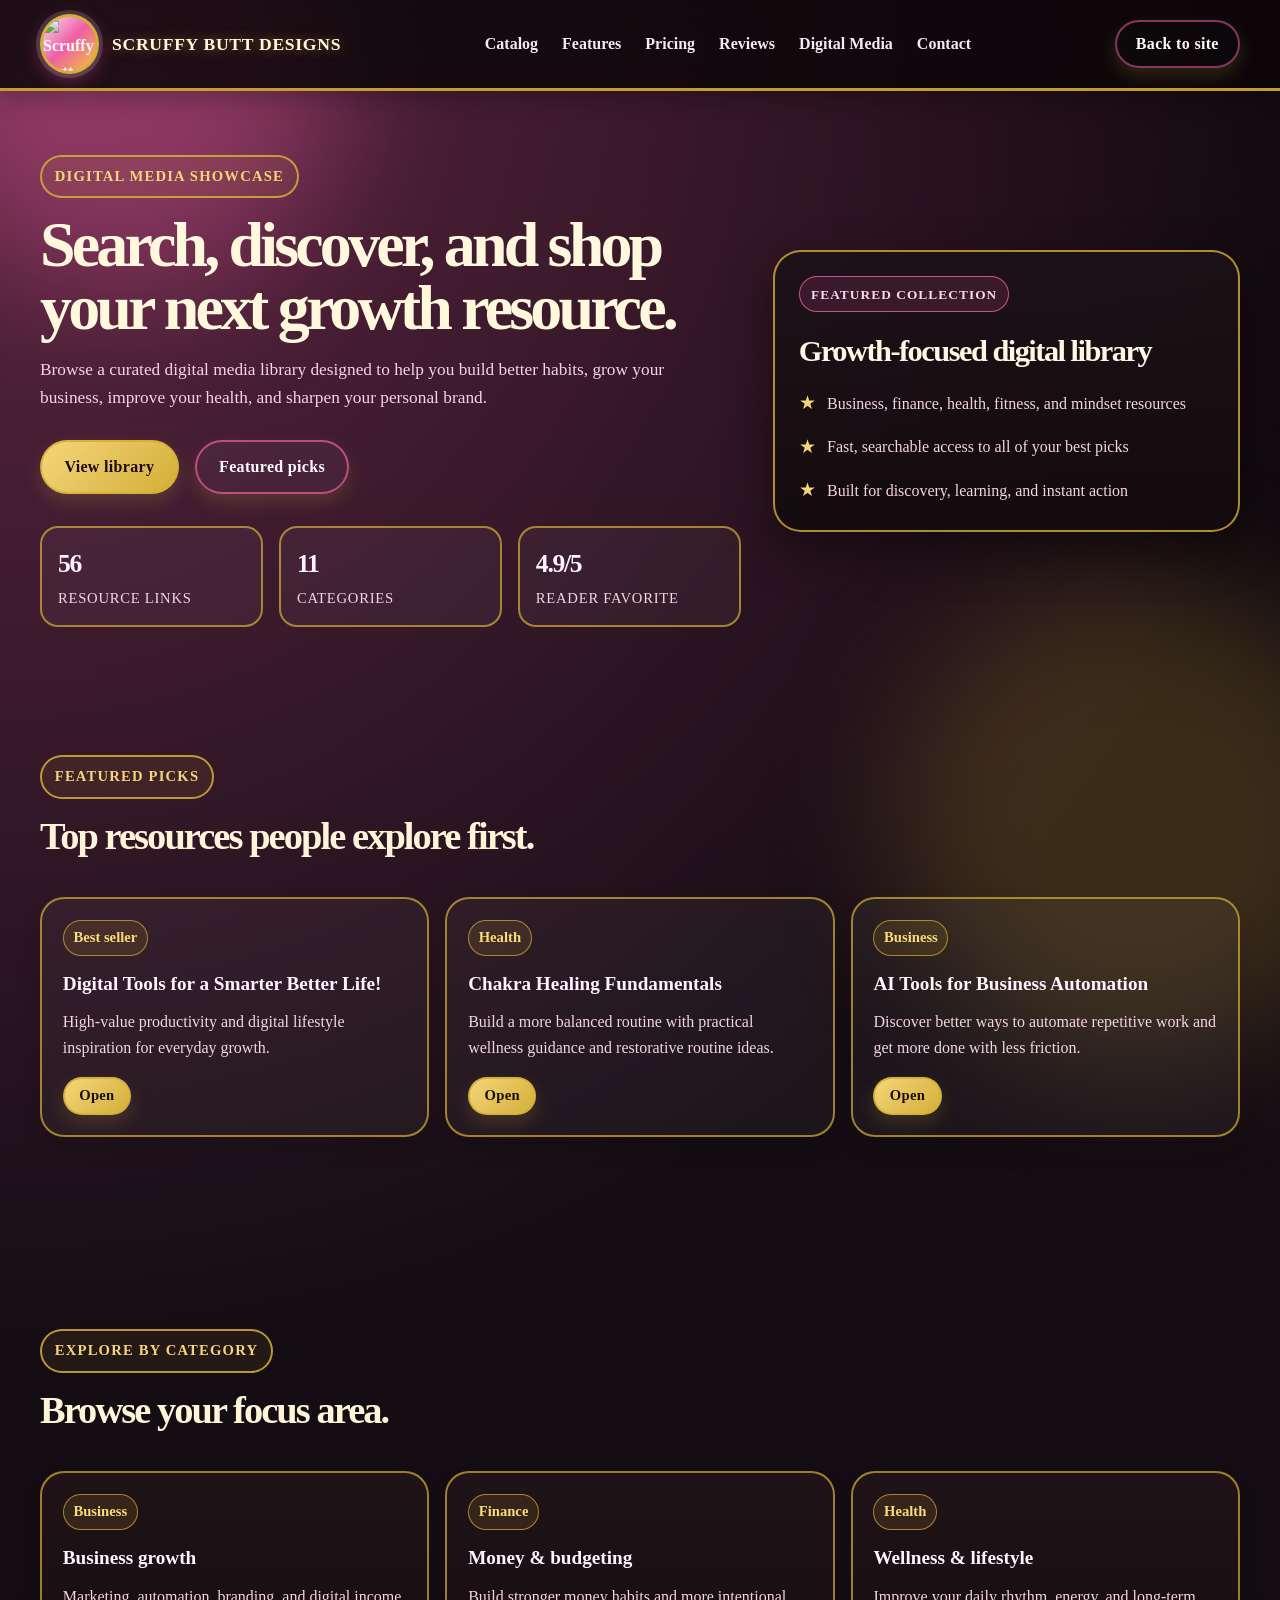
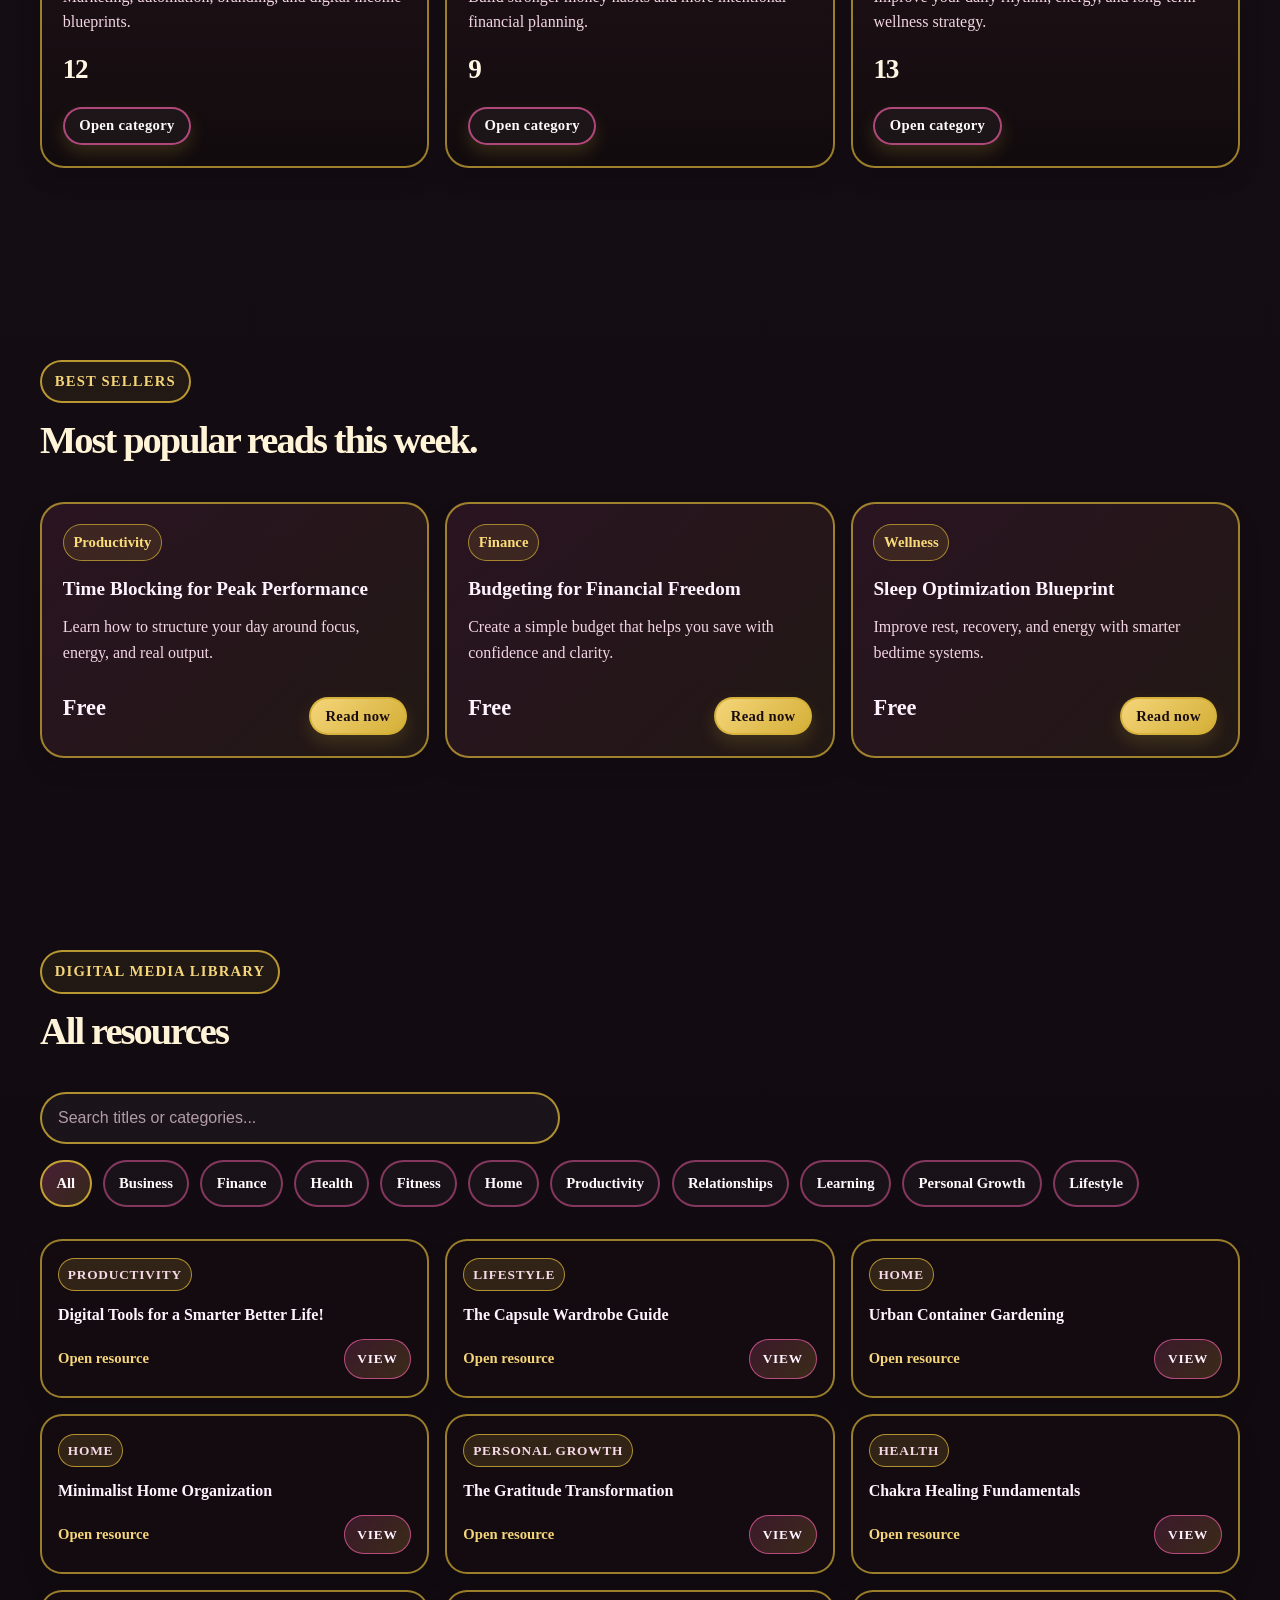
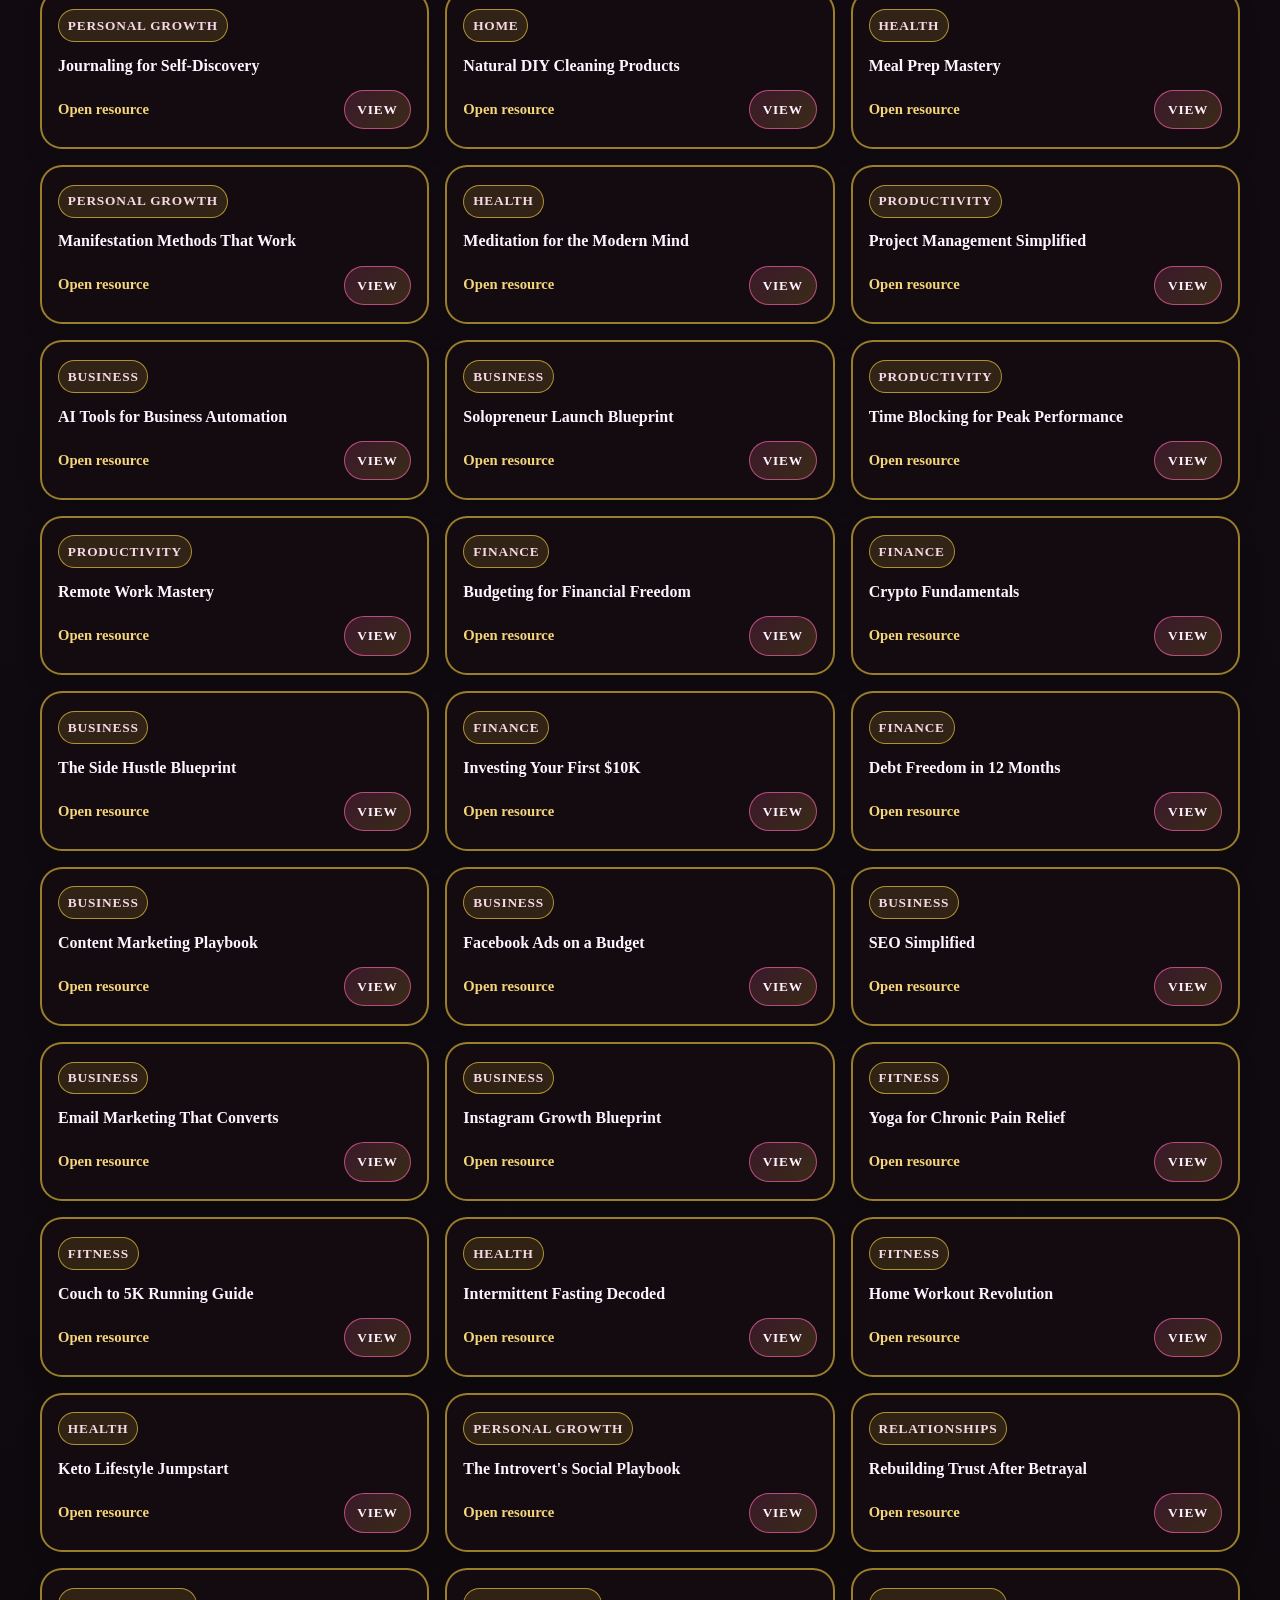
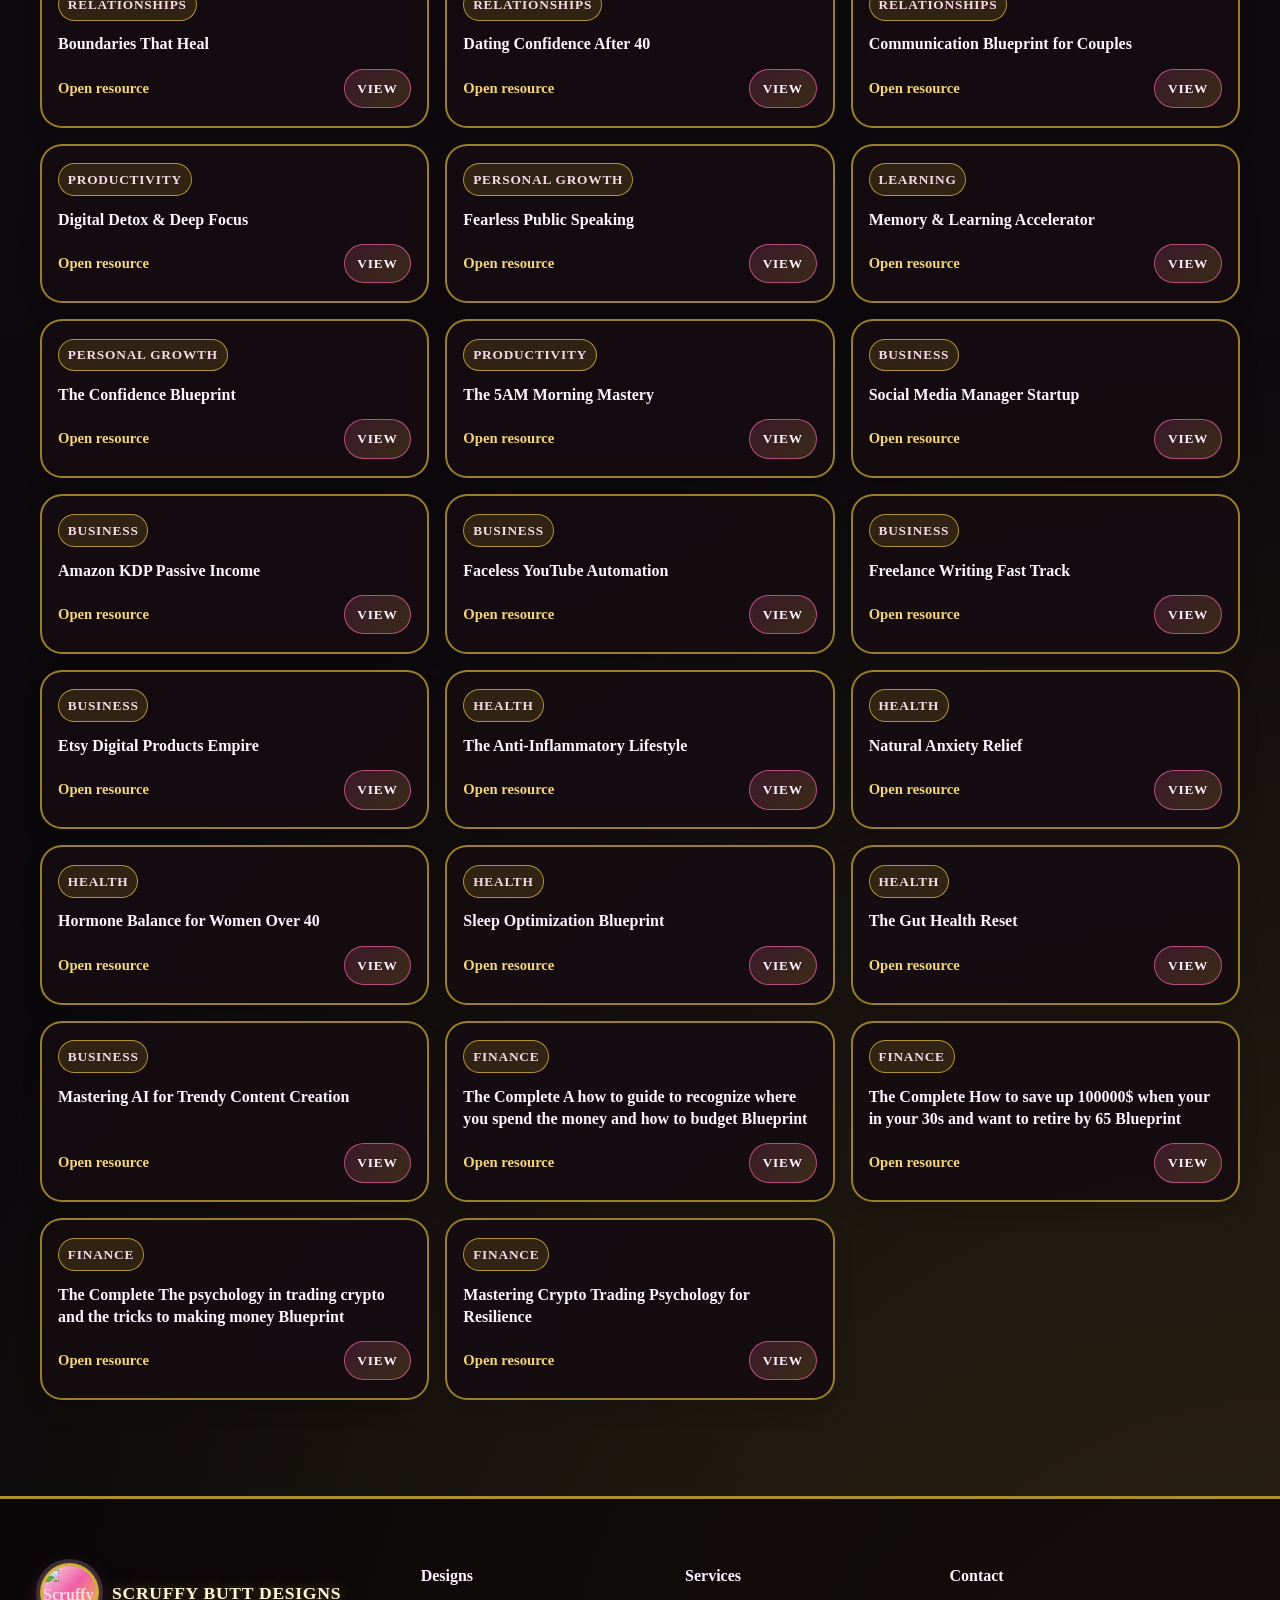
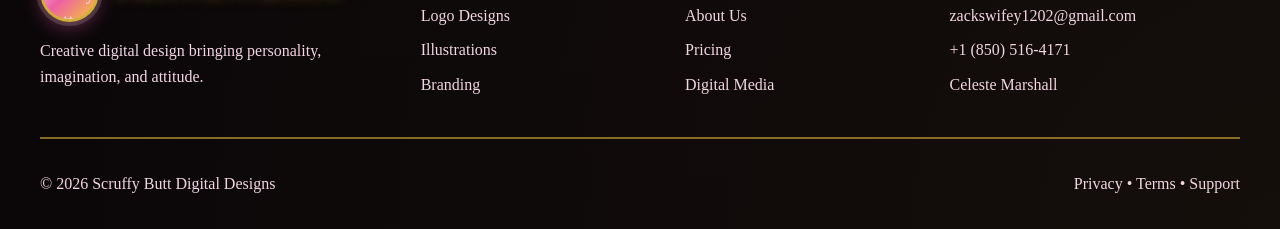
==== commit 6cec20c2: "Update contact information in digital-media.html" ====
--- a/digital-media.html
+++ b/digital-media.html
@@ -310,9 +310,9 @@
         <div>
           <h4>Contact</h4>
           <ul>
-            <li><a href="mailto:hello@scruffybutt.designs">hello@scruffybutt.designs</a></li>
-            <li><a href="tel:+1234567890">+1 (234) 567-890</a></li>
-            <li>Creative Studio</li>
+            <li><a href="mailto:zackswifey1202@gmail.com">zackswifey1202@gmail.com</a></li>
+            <li><a href="tel:+18505164171">+1 (850) 516-4171</a></li>
+            <li>Celeste Marshall</li>
           </ul>
         </div>
       </div>
